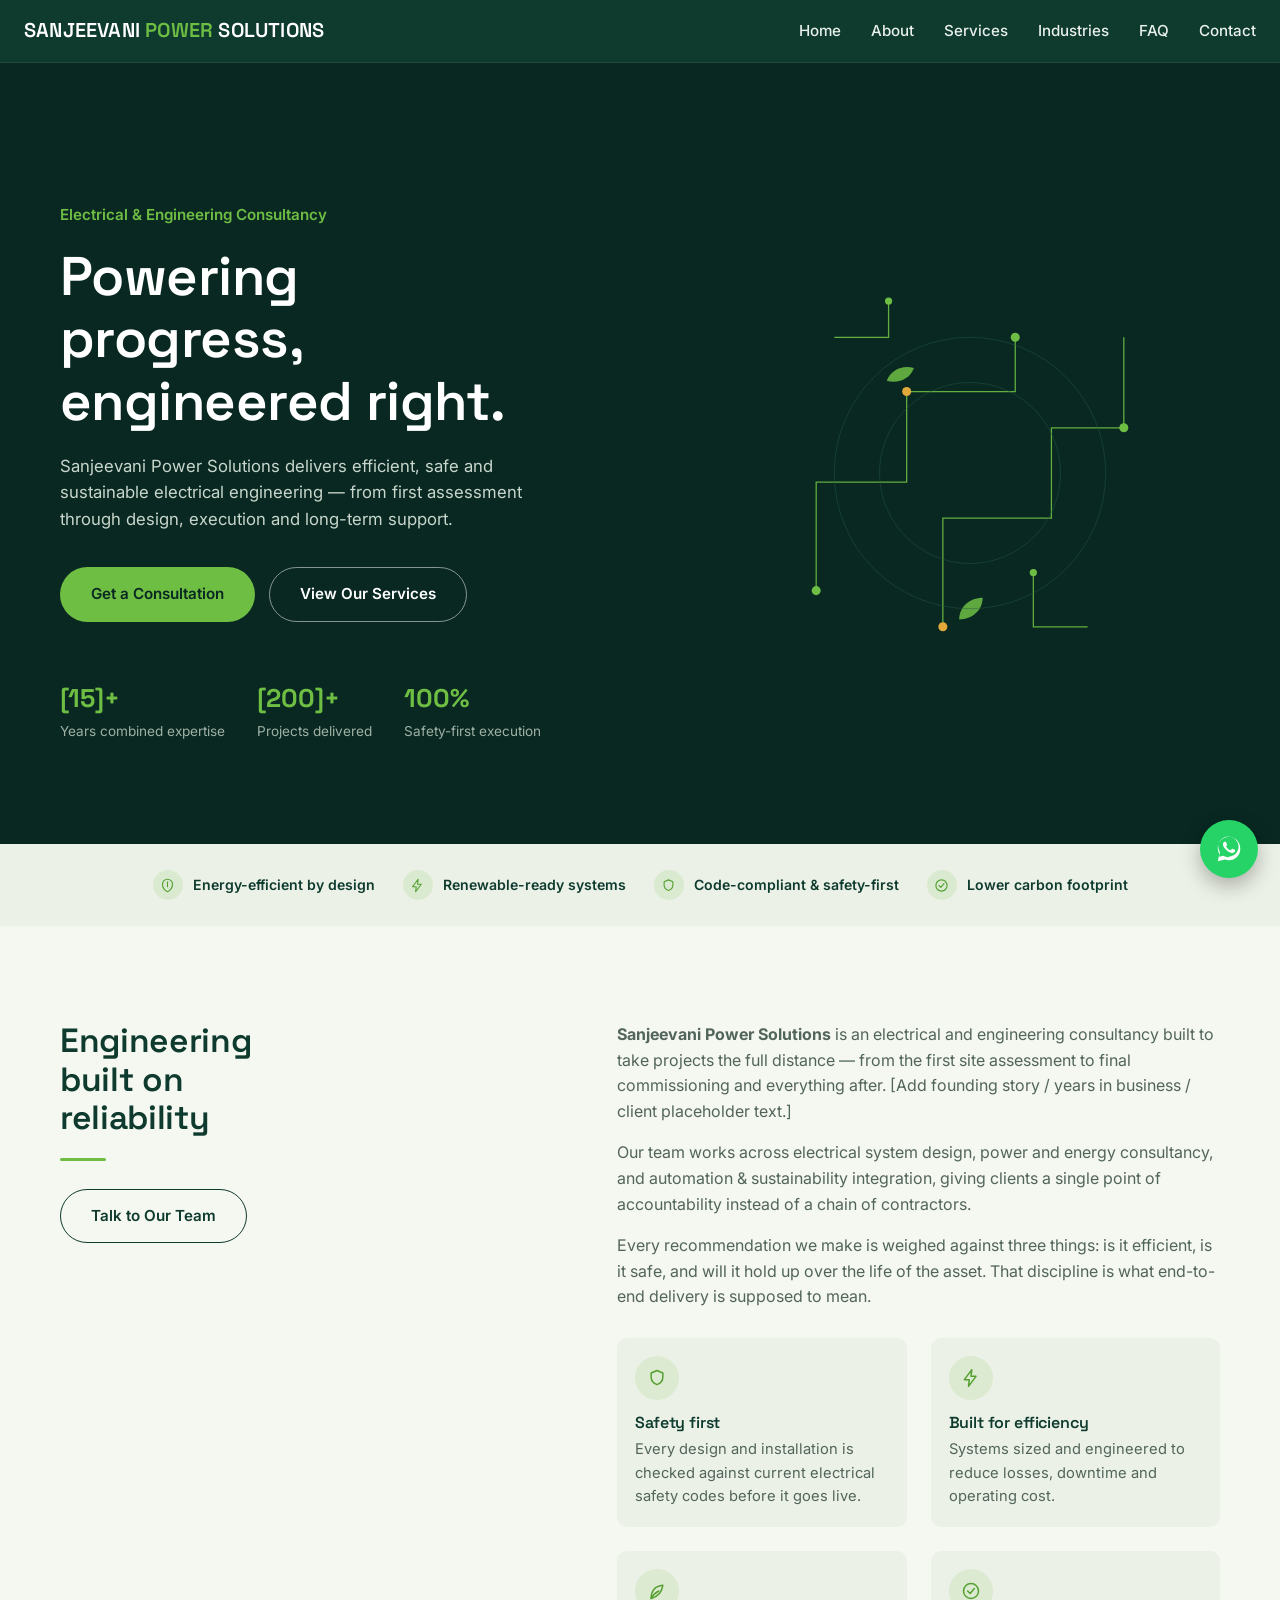
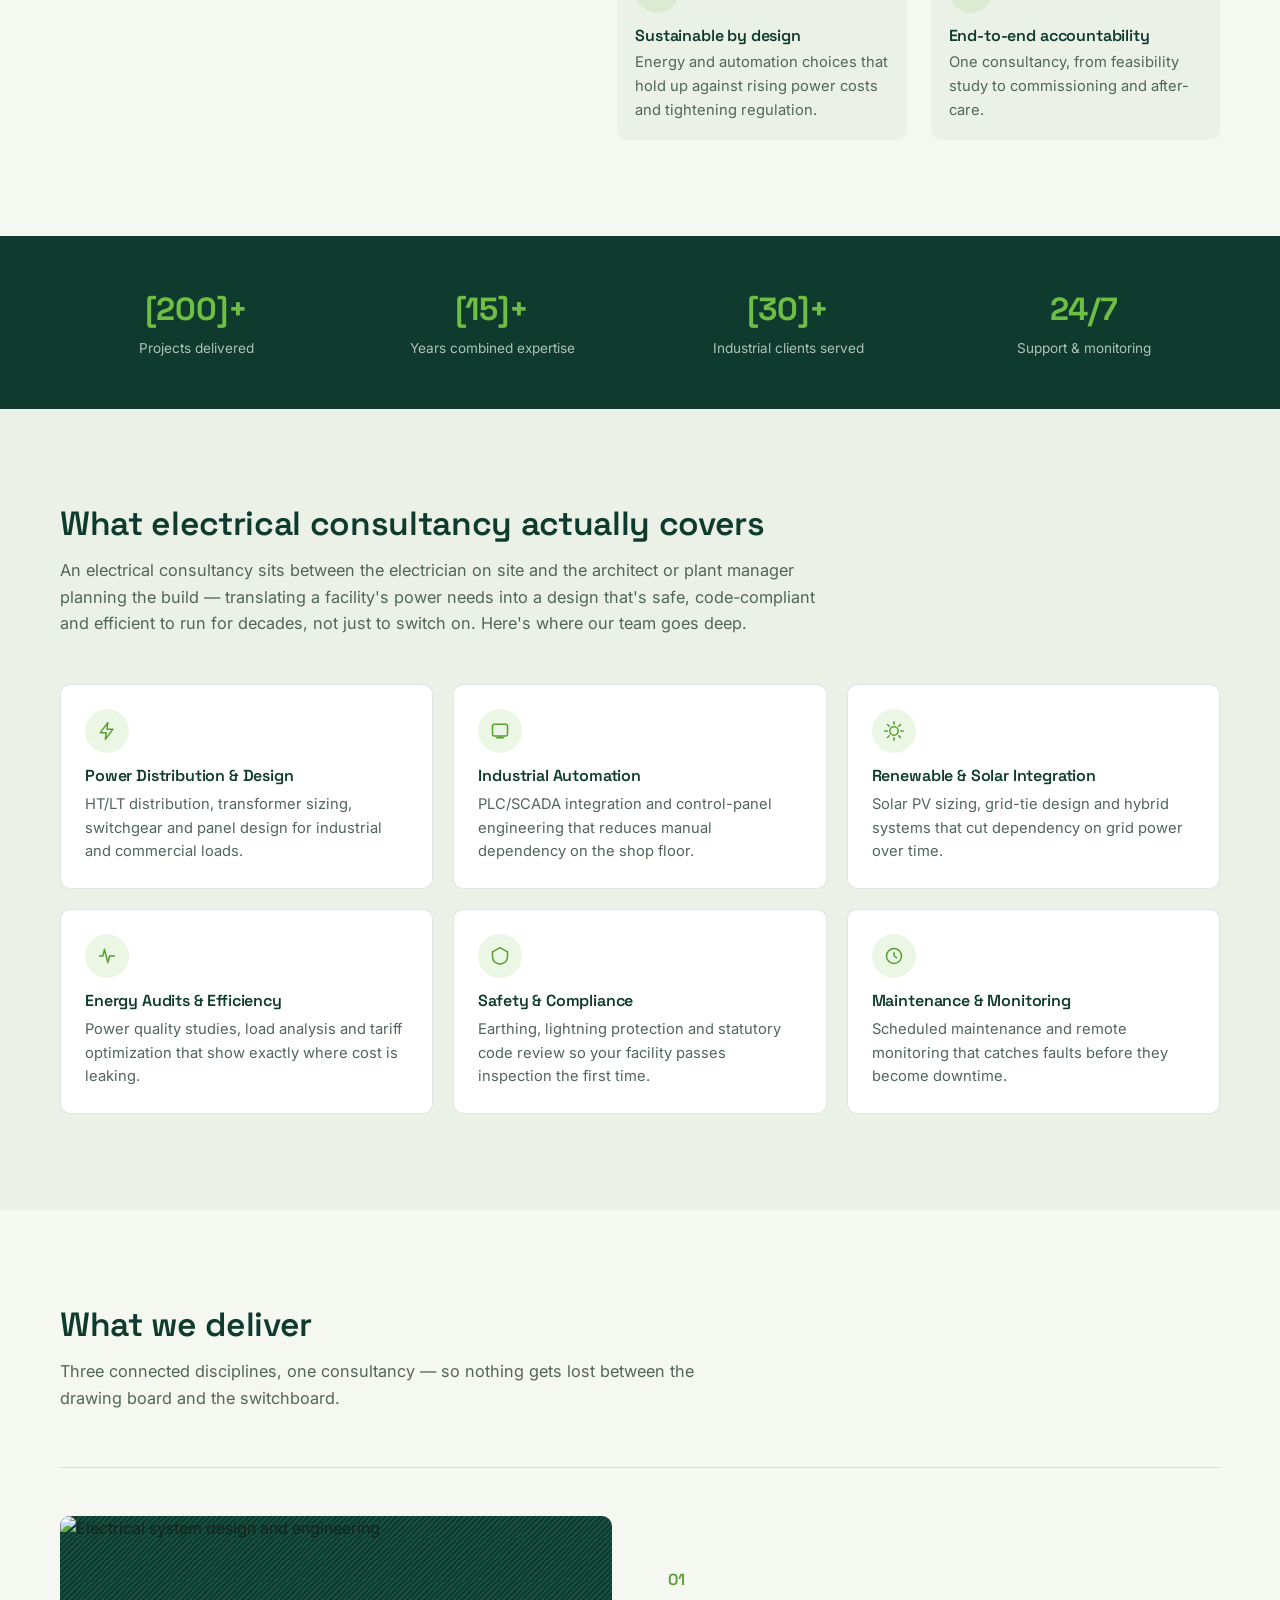
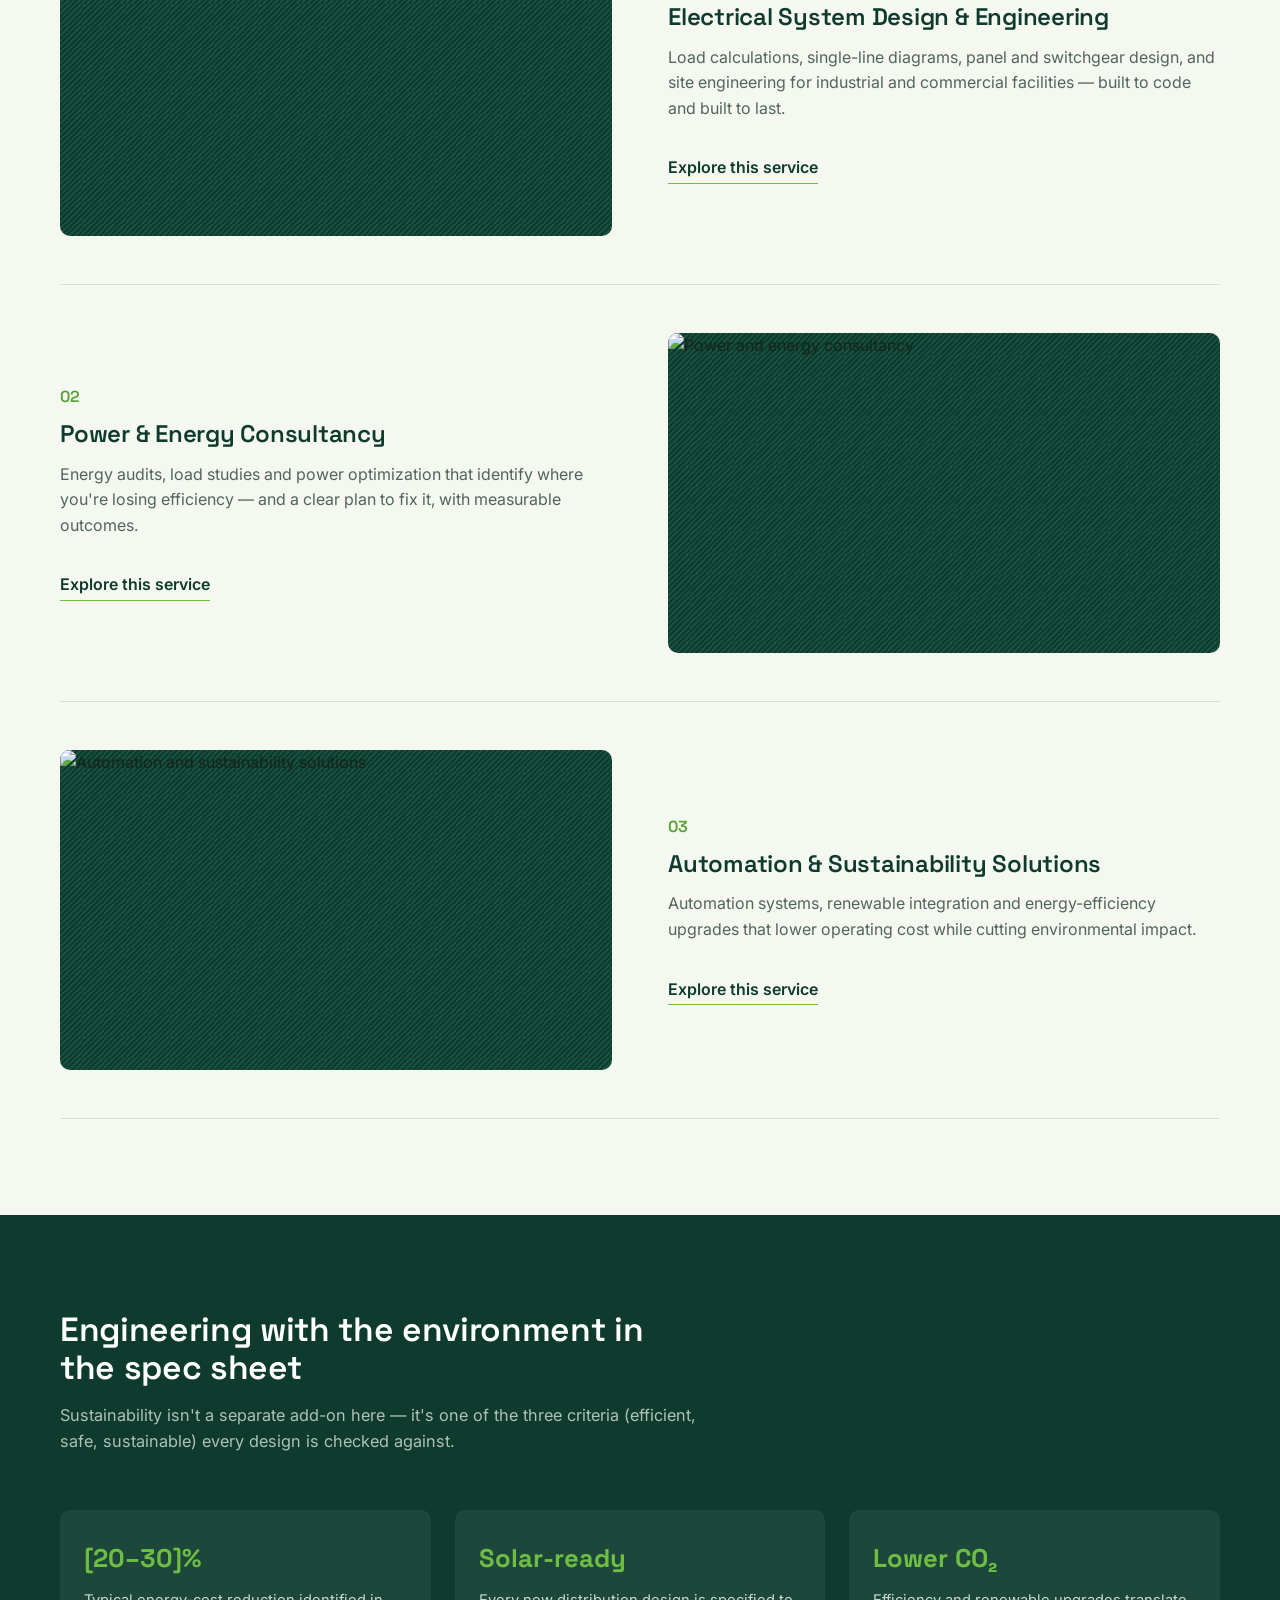
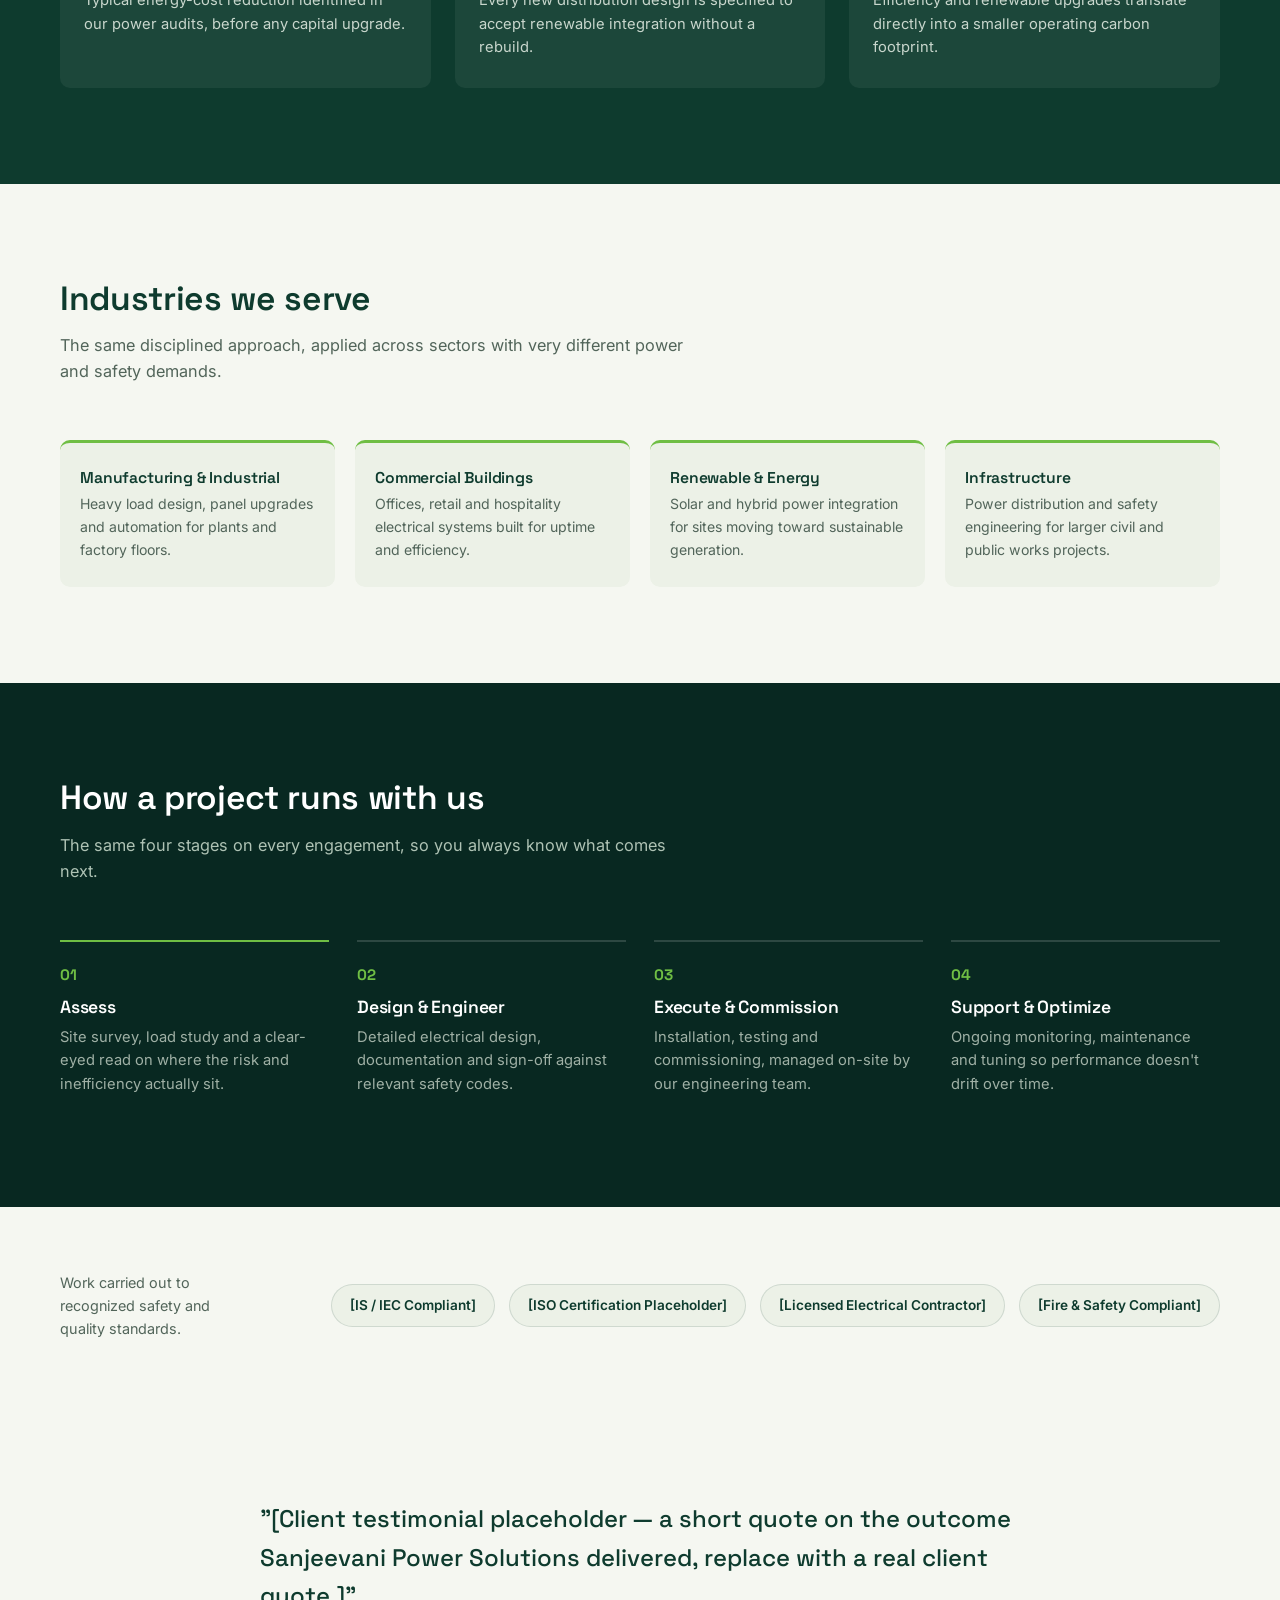
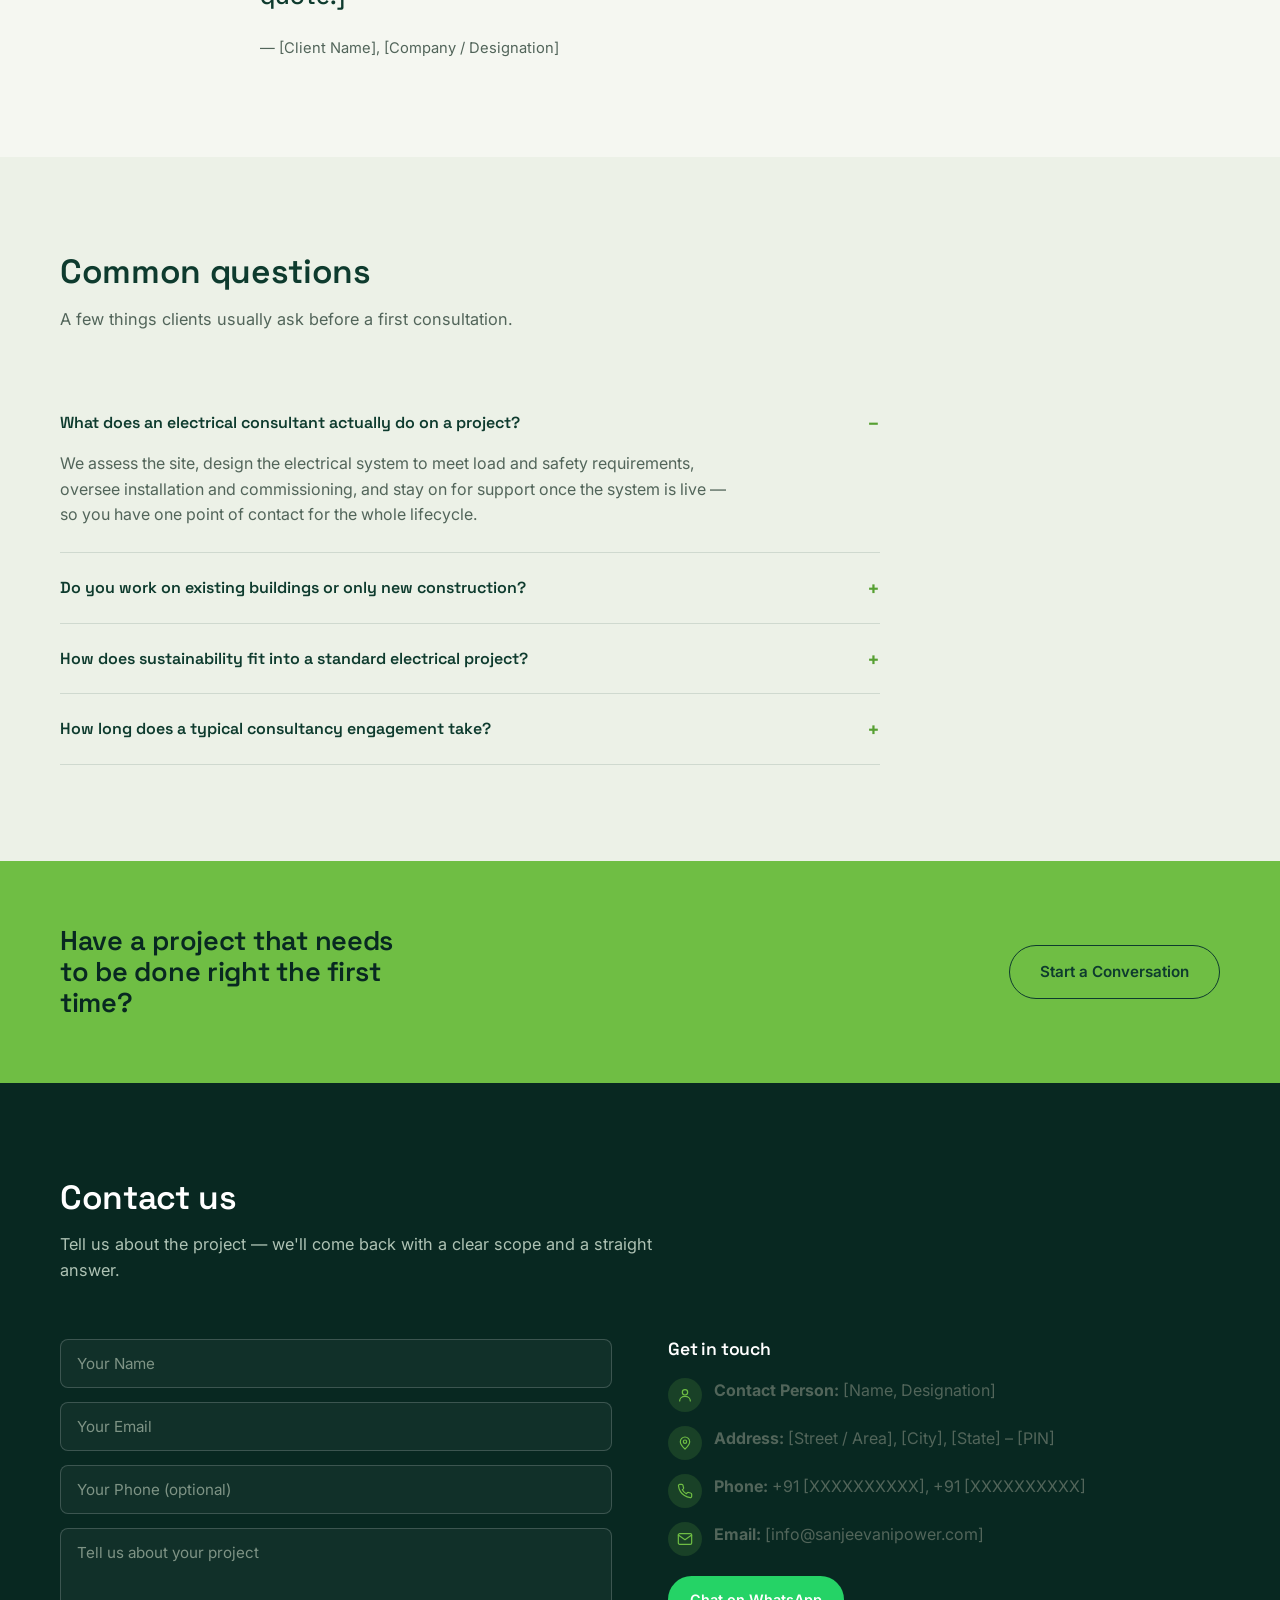
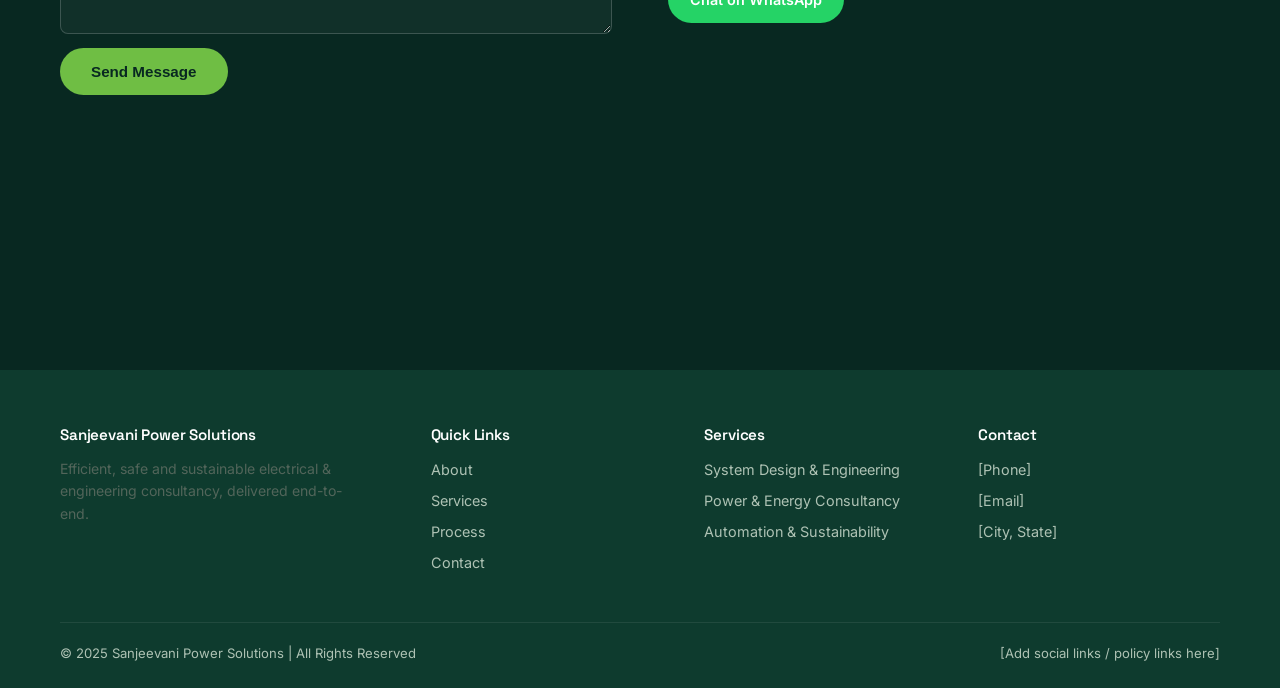
==== index.html @ 28ea9c06 "Uploaded Release01" ====
<!DOCTYPE html>
<html lang="en">
<head>
<meta charset="UTF-8" />
<meta name="viewport" content="width=device-width, initial-scale=1.0" />
<title>Sanjeevani Power Solutions | Electrical &amp; Engineering Consultancy</title>
<meta name="description" content="Sanjeevani Power Solutions delivers efficient, safe and sustainable electrical and engineering consultancy — end-to-end, from assessment to commissioning." />
<link rel="preconnect" href="https://fonts.googleapis.com">
<link rel="preconnect" href="https://fonts.gstatic.com" crossorigin>
<link href="https://fonts.googleapis.com/css2?family=Space+Grotesk:wght@500;600;700&family=Inter:wght@400;500;600&display=swap" rel="stylesheet">
<link rel="stylesheet" href="style.css">
</head>
<body>

<header>
  <div class="logo-container">
    <!-- Replace with client logo -->
    <img src="images/sps1.png" alt="Sanjeevani Power Solutions Logo" class="logo" onerror="this.style.display='none'">
    <h1>SANJEEVANI <span>POWER</span> SOLUTIONS</h1>
  </div>
  <div class="menu-toggle" id="menuToggle">
    <div class="bar"></div><div class="bar"></div><div class="bar"></div>
  </div>
  <nav>
    <ul id="navLinks">
      <li><a href="#home">Home</a></li>
      <li><a href="#about">About</a></li>
      <li><a href="#services">Services</a></li>
      <li><a href="#industries">Industries</a></li>
      <li><a href="#faq">FAQ</a></li>
      <li><a href="#contact">Contact</a></li>
    </ul>
  </nav>
</header>

<!-- ==== Hero ==== -->
<section class="hero" id="home">
  <div class="wrap">
    <div class="hero-copy">
      <span class="hero-tag">Electrical &amp; Engineering Consultancy</span>
      <h2>Powering progress, engineered right.</h2>
      <p>Sanjeevani Power Solutions delivers efficient, safe and sustainable electrical engineering — from first assessment through design, execution and long-term support.</p>
      <div class="hero-actions">
        <a href="#contact" class="btn btn-leaf">Get a Consultation</a>
        <a href="#services" class="btn btn-outline">View Our Services</a>
      </div>
      <div class="hero-stats">
        <div><strong>[15]+</strong><span>Years combined expertise</span></div>
        <div><strong>[200]+</strong><span>Projects delivered</span></div>
        <div><strong>100%</strong><span>Safety-first execution</span></div>
      </div>
    </div>
    <svg class="hero-graphic" viewBox="0 0 420 420" xmlns="http://www.w3.org/2000/svg" aria-hidden="true">
      <g fill="none" stroke="#6FBE44" stroke-width="1.4" opacity="0.9">
        <path d="M40 340 L40 220 L140 220 L140 120 L260 120 L260 60"/>
        <path d="M380 60 L380 160 L300 160 L300 260 L180 260 L180 380"/>
        <path d="M60 60 L120 60 L120 20"/>
        <path d="M340 380 L280 380 L280 320"/>
      </g>
      <g fill="#6FBE44">
        <circle cx="40" cy="340" r="5"/>
        <circle cx="260" cy="60" r="5"/>
        <circle cx="380" cy="160" r="5"/>
        <circle cx="120" cy="20" r="4"/>
        <circle cx="280" cy="320" r="4"/>
      </g>
      <g fill="#E3A83B">
        <circle cx="140" cy="120" r="5"/>
        <circle cx="180" cy="380" r="5"/>
      </g>
      <path d="M198 372 C198 358 210 348 224 348 C224 362 212 372 198 372 Z" fill="#6FBE44" opacity="0.85"/>
      <path d="M118 108 C122 96 136 90 148 94 C144 106 130 112 118 108 Z" fill="#6FBE44" opacity="0.85"/>
      <g fill="none" stroke="#2A5C46" stroke-width="1" opacity="0.5">
        <circle cx="210" cy="210" r="150"/>
        <circle cx="210" cy="210" r="100"/>
      </g>
    </svg>
  </div>
</section>

<!-- ==== Eco trust strip ==== -->
<section class="eco-strip">
  <div class="wrap">
    <div class="eco-item">
      <div class="icon-chip"><svg viewBox="0 0 24 24" fill="none" stroke="currentColor" stroke-linecap="round" stroke-linejoin="round"><path d="M12 22c-4-2-8-6-8-12a8 8 0 0 1 16 0c0 6-4 10-8 12z"/><path d="M12 14V6"/></svg></div>
      Energy-efficient by design
    </div>
    <div class="eco-item">
      <div class="icon-chip"><svg viewBox="0 0 24 24" fill="none" stroke="currentColor" stroke-linecap="round" stroke-linejoin="round"><path d="M13 2 4 14h6l-1 8 9-12h-6l1-8z"/></svg></div>
      Renewable-ready systems
    </div>
    <div class="eco-item">
      <div class="icon-chip"><svg viewBox="0 0 24 24" fill="none" stroke="currentColor" stroke-linecap="round" stroke-linejoin="round"><path d="M12 3l7 3v5c0 4.5-3 7.5-7 9-4-1.5-7-4.5-7-9V6l7-3z"/></svg></div>
      Code-compliant &amp; safety-first
    </div>
    <div class="eco-item">
      <div class="icon-chip"><svg viewBox="0 0 24 24" fill="none" stroke="currentColor" stroke-linecap="round" stroke-linejoin="round"><circle cx="12" cy="12" r="9"/><path d="M8 12l3 3 5-6"/></svg></div>
      Lower carbon footprint
    </div>
  </div>
</section>

<!-- ==== About ==== -->
<section class="about" id="about">
  <div class="wrap">
    <div>
      <h2>Engineering built on reliability</h2>
      <div class="about-rule"></div>
      <a href="#contact" class="btn btn-outline-dark">Talk to Our Team</a>
    </div>
    <div>
      <p><strong>Sanjeevani Power Solutions</strong> is an electrical and engineering consultancy built to take projects the full distance — from the first site assessment to final commissioning and everything after. [Add founding story / years in business / client placeholder text.]</p>
      <p>Our team works across electrical system design, power and energy consultancy, and automation &amp; sustainability integration, giving clients a single point of accountability instead of a chain of contractors.</p>
      <p>Every recommendation we make is weighed against three things: is it efficient, is it safe, and will it hold up over the life of the asset. That discipline is what end-to-end delivery is supposed to mean.</p>
      <div class="about-values">
        <div class="val">
          <div class="icon-chip"><svg viewBox="0 0 24 24" fill="none" stroke="currentColor" stroke-linecap="round" stroke-linejoin="round"><path d="M12 3l7 3v5c0 4.5-3 7.5-7 9-4-1.5-7-4.5-7-9V6l7-3z"/></svg></div>
          <h4>Safety first</h4><p>Every design and installation is checked against current electrical safety codes before it goes live.</p>
        </div>
        <div class="val">
          <div class="icon-chip"><svg viewBox="0 0 24 24" fill="none" stroke="currentColor" stroke-linecap="round" stroke-linejoin="round"><path d="M13 2L4 14h6l-1 8 9-12h-6l1-8z"/></svg></div>
          <h4>Built for efficiency</h4><p>Systems sized and engineered to reduce losses, downtime and operating cost.</p>
        </div>
        <div class="val">
          <div class="icon-chip"><svg viewBox="0 0 24 24" fill="none" stroke="currentColor" stroke-linecap="round" stroke-linejoin="round"><path d="M5 21c0-9 5-15 14-16-1 9-7 14-14 16z"/><path d="M5 21c2-4 5-7 9-9"/></svg></div>
          <h4>Sustainable by design</h4><p>Energy and automation choices that hold up against rising power costs and tightening regulation.</p>
        </div>
        <div class="val">
          <div class="icon-chip"><svg viewBox="0 0 24 24" fill="none" stroke="currentColor" stroke-linecap="round" stroke-linejoin="round"><circle cx="12" cy="12" r="9"/><path d="M8 12l3 3 5-6"/></svg></div>
          <h4>End-to-end accountability</h4><p>One consultancy, from feasibility study to commissioning and after-care.</p>
        </div>
      </div>
    </div>
  </div>
</section>

<!-- ==== Stats strip ==== -->
<section class="stats-strip">
  <div class="wrap">
    <div><strong>[200]+</strong><span>Projects delivered</span></div>
    <div><strong>[15]+</strong><span>Years combined expertise</span></div>
    <div><strong>[30]+</strong><span>Industrial clients served</span></div>
    <div><strong>24/7</strong><span>Support &amp; monitoring</span></div>
  </div>
</section>

<!-- ==== Expertise / educational ==== -->
<section class="expertise" id="expertise">
  <div class="wrap">
    <div class="expertise-intro">
      <h2>What electrical consultancy actually covers</h2>
      <p>An electrical consultancy sits between the electrician on site and the architect or plant manager planning the build — translating a facility's power needs into a design that's safe, code-compliant and efficient to run for decades, not just to switch on. Here's where our team goes deep.</p>
    </div>
    <div class="expertise-grid">
      <div class="expertise-item">
        <div class="icon-chip"><svg viewBox="0 0 24 24" fill="none" stroke="currentColor" stroke-linecap="round" stroke-linejoin="round"><path d="M13 2 4 14h7l-1 8 9-12h-7l1-8z"/></svg></div>
        <h4>Power Distribution &amp; Design</h4>
        <p>HT/LT distribution, transformer sizing, switchgear and panel design for industrial and commercial loads.</p>
      </div>
      <div class="expertise-item">
        <div class="icon-chip"><svg viewBox="0 0 24 24" fill="none" stroke="currentColor" stroke-linecap="round" stroke-linejoin="round"><rect x="3" y="4" width="18" height="14" rx="2"/><path d="M8 20h8M12 18v2"/></svg></div>
        <h4>Industrial Automation</h4>
        <p>PLC/SCADA integration and control-panel engineering that reduces manual dependency on the shop floor.</p>
      </div>
      <div class="expertise-item">
        <div class="icon-chip"><svg viewBox="0 0 24 24" fill="none" stroke="currentColor" stroke-linecap="round" stroke-linejoin="round"><circle cx="12" cy="12" r="5"/><path d="M12 1v3M12 20v3M4.2 4.2l2.1 2.1M17.7 17.7l2.1 2.1M1 12h3M20 12h3M4.2 19.8l2.1-2.1M17.7 6.3l2.1-2.1"/></svg></div>
        <h4>Renewable &amp; Solar Integration</h4>
        <p>Solar PV sizing, grid-tie design and hybrid systems that cut dependency on grid power over time.</p>
      </div>
      <div class="expertise-item">
        <div class="icon-chip"><svg viewBox="0 0 24 24" fill="none" stroke="currentColor" stroke-linecap="round" stroke-linejoin="round"><path d="M3 12h4l2-8 4 16 2-8h6"/></svg></div>
        <h4>Energy Audits &amp; Efficiency</h4>
        <p>Power quality studies, load analysis and tariff optimization that show exactly where cost is leaking.</p>
      </div>
      <div class="expertise-item">
        <div class="icon-chip"><svg viewBox="0 0 24 24" fill="none" stroke="currentColor" stroke-linecap="round" stroke-linejoin="round"><path d="M12 2 3 7v6c0 5 4 8 9 9 5-1 9-4 9-9V7z"/></svg></div>
        <h4>Safety &amp; Compliance</h4>
        <p>Earthing, lightning protection and statutory code review so your facility passes inspection the first time.</p>
      </div>
      <div class="expertise-item">
        <div class="icon-chip"><svg viewBox="0 0 24 24" fill="none" stroke="currentColor" stroke-linecap="round" stroke-linejoin="round"><path d="M12 8v4l3 2"/><circle cx="12" cy="12" r="9"/></svg></div>
        <h4>Maintenance &amp; Monitoring</h4>
        <p>Scheduled maintenance and remote monitoring that catches faults before they become downtime.</p>
      </div>
    </div>
  </div>
</section>

<!-- ==== Services ==== -->
<section class="services" id="services">
  <div class="wrap">
    <div class="section-head">
      <h2>What we deliver</h2>
      <p>Three connected disciplines, one consultancy — so nothing gets lost between the drawing board and the switchboard.</p>
    </div>

    <div class="service-row">
      <div class="service-media">
        <img class="img-ph" src="images/design/cover.jpg" alt="Electrical system design and engineering" onerror="this.classList.add('img-fallback')">
      </div>
      <div class="service-info">
        <span class="num">01</span>
        <h3>Electrical System Design &amp; Engineering</h3>
        <p>Load calculations, single-line diagrams, panel and switchgear design, and site engineering for industrial and commercial facilities — built to code and built to last.</p>
        <a href="service.html?service=design" class="view-btn">Explore this service</a>
      </div>
    </div>

    <div class="service-row reverse">
      <div class="service-media">
        <img class="img-ph" src="images/consultancy/cover.jpg" alt="Power and energy consultancy" onerror="this.classList.add('img-fallback')">
      </div>
      <div class="service-info">
        <span class="num">02</span>
        <h3>Power &amp; Energy Consultancy</h3>
        <p>Energy audits, load studies and power optimization that identify where you're losing efficiency — and a clear plan to fix it, with measurable outcomes.</p>
        <a href="service.html?service=consultancy" class="view-btn">Explore this service</a>
      </div>
    </div>

    <div class="service-row">
      <div class="service-media">
        <img class="img-ph" src="images/sustainability/cover.jpg" alt="Automation and sustainability solutions" onerror="this.classList.add('img-fallback')">
      </div>
      <div class="service-info">
        <span class="num">03</span>
        <h3>Automation &amp; Sustainability Solutions</h3>
        <p>Automation systems, renewable integration and energy-efficiency upgrades that lower operating cost while cutting environmental impact.</p>
        <a href="service.html?service=sustainability" class="view-btn">Explore this service</a>
      </div>
    </div>
  </div>
</section>

<!-- ==== Sustainability impact ==== -->
<section class="impact">
  <div class="wrap">
    <div class="section-head">
      <h2>Engineering with the environment in the spec sheet</h2>
      <p>Sustainability isn't a separate add-on here — it's one of the three criteria (efficient, safe, sustainable) every design is checked against.</p>
    </div>
    <div class="impact-grid">
      <div class="impact-card">
        <strong>[20–30]%</strong>
        <p>Typical energy-cost reduction identified in our power audits, before any capital upgrade.</p>
      </div>
      <div class="impact-card">
        <strong>Solar-ready</strong>
        <p>Every new distribution design is specified to accept renewable integration without a rebuild.</p>
      </div>
      <div class="impact-card">
        <strong>Lower CO₂</strong>
        <p>Efficiency and renewable upgrades translate directly into a smaller operating carbon footprint.</p>
      </div>
    </div>
  </div>
</section>

<!-- ==== Industries ==== -->
<section class="industries" id="industries">
  <div class="wrap">
    <div class="section-head">
      <h2>Industries we serve</h2>
      <p>The same disciplined approach, applied across sectors with very different power and safety demands.</p>
    </div>
    <div class="industries-grid">
      <div class="industry-card">
        <h4>Manufacturing &amp; Industrial</h4>
        <p>Heavy load design, panel upgrades and automation for plants and factory floors.</p>
      </div>
      <div class="industry-card">
        <h4>Commercial Buildings</h4>
        <p>Offices, retail and hospitality electrical systems built for uptime and efficiency.</p>
      </div>
      <div class="industry-card">
        <h4>Renewable &amp; Energy</h4>
        <p>Solar and hybrid power integration for sites moving toward sustainable generation.</p>
      </div>
      <div class="industry-card">
        <h4>Infrastructure</h4>
        <p>Power distribution and safety engineering for larger civil and public works projects.</p>
      </div>
    </div>
  </div>
</section>

<!-- ==== Process ==== -->
<section class="process" id="process">
  <div class="wrap">
    <div class="section-head">
      <h2>How a project runs with us</h2>
      <p>The same four stages on every engagement, so you always know what comes next.</p>
    </div>
    <div class="process-grid">
      <div class="process-step is-active">
        <strong class="step-num">01</strong>
        <h4>Assess</h4>
        <p>Site survey, load study and a clear-eyed read on where the risk and inefficiency actually sit.</p>
      </div>
      <div class="process-step">
        <strong class="step-num">02</strong>
        <h4>Design &amp; Engineer</h4>
        <p>Detailed electrical design, documentation and sign-off against relevant safety codes.</p>
      </div>
      <div class="process-step">
        <strong class="step-num">03</strong>
        <h4>Execute &amp; Commission</h4>
        <p>Installation, testing and commissioning, managed on-site by our engineering team.</p>
      </div>
      <div class="process-step">
        <strong class="step-num">04</strong>
        <h4>Support &amp; Optimize</h4>
        <p>Ongoing monitoring, maintenance and tuning so performance doesn't drift over time.</p>
      </div>
    </div>
  </div>
</section>

<!-- ==== Certifications ==== -->
<section class="certs">
  <div class="wrap">
    <p class="certs-label">Work carried out to recognized safety and quality standards.</p>
    <div class="certs-badges">
      <span class="cert-badge">[IS / IEC Compliant]</span>
      <span class="cert-badge">[ISO Certification Placeholder]</span>
      <span class="cert-badge">[Licensed Electrical Contractor]</span>
      <span class="cert-badge">[Fire &amp; Safety Compliant]</span>
    </div>
  </div>
</section>

<!-- ==== Testimonial ==== -->
<section class="testimonial">
  <div class="wrap">
    <blockquote>"[Client testimonial placeholder — a short quote on the outcome Sanjeevani Power Solutions delivered, replace with a real client quote.]"</blockquote>
    <cite>— [Client Name], [Company / Designation]</cite>
  </div>
</section>

<!-- ==== FAQ ==== -->
<section class="faq" id="faq">
  <div class="wrap">
    <div class="section-head">
      <h2>Common questions</h2>
      <p>A few things clients usually ask before a first consultation.</p>
    </div>
    <div class="faq-list">
      <details class="faq-item" open>
        <summary>What does an electrical consultant actually do on a project?</summary>
        <p>We assess the site, design the electrical system to meet load and safety requirements, oversee installation and commissioning, and stay on for support once the system is live — so you have one point of contact for the whole lifecycle.</p>
      </details>
      <details class="faq-item">
        <summary>Do you work on existing buildings or only new construction?</summary>
        <p>Both. Energy audits, panel upgrades and safety retrofits are common on existing sites; full system design is more typical for new builds or major expansions.</p>
      </details>
      <details class="faq-item">
        <summary>How does sustainability fit into a standard electrical project?</summary>
        <p>Wherever it makes financial sense — solar integration, automation to cut idle load, and efficiency upgrades that pay for themselves through lower energy bills over a defined period.</p>
      </details>
      <details class="faq-item">
        <summary>How long does a typical consultancy engagement take?</summary>
        <p>[Placeholder — replace with a real range, e.g. "A load study and design typically takes 2–4 weeks; installation timelines depend on project scope."]</p>
      </details>
    </div>
  </div>
</section>

<!-- ==== CTA banner ==== -->
<section class="cta-banner">
  <div class="wrap">
    <h2>Have a project that needs to be done right the first time?</h2>
    <a href="#contact" class="btn btn-outline-dark">Start a Conversation</a>
  </div>
</section>

<!-- ==== Contact ==== -->
<section class="contact" id="contact">
  <div class="wrap">
    <div class="section-head">
      <h2>Contact us</h2>
      <p>Tell us about the project — we'll come back with a clear scope and a straight answer.</p>
    </div>
    <div class="contact-grid">
      <form action="https://formspree.io/f/your_form_id" method="POST" class="contact-form">
        <input type="text" name="name" placeholder="Your Name" required />
        <input type="email" name="email" placeholder="Your Email" required />
        <input type="tel" name="phone" placeholder="Your Phone (optional)" />
        <textarea rows="4" name="message" placeholder="Tell us about your project" required></textarea>
        <button type="submit" class="btn btn-leaf">Send Message</button>
      </form>

      <div class="contact-info">
        <h3>Get in touch</h3>

        <div class="info-line">
          <div class="icon-chip sm"><svg viewBox="0 0 24 24" fill="none" stroke="currentColor" stroke-linecap="round" stroke-linejoin="round"><circle cx="12" cy="8" r="4"/><path d="M4 21c0-4 3.5-7 8-7s8 3 8 7"/></svg></div>
          <div class="info-text"><p><strong>Contact Person:</strong> [Name, Designation]</p></div>
        </div>
        <div class="info-line">
          <div class="icon-chip sm"><svg viewBox="0 0 24 24" fill="none" stroke="currentColor" stroke-linecap="round" stroke-linejoin="round"><path d="M12 21s7-6.5 7-11a7 7 0 0 0-14 0c0 4.5 7 11 7 11z"/><circle cx="12" cy="10" r="2.5"/></svg></div>
          <div class="info-text"><p><strong>Address:</strong> [Street / Area], [City], [State] – [PIN]</p></div>
        </div>
        <div class="info-line">
          <div class="icon-chip sm"><svg viewBox="0 0 24 24" fill="none" stroke="currentColor" stroke-linecap="round" stroke-linejoin="round"><path d="M22 16.9v3a2 2 0 0 1-2.2 2 19.8 19.8 0 0 1-8.6-3 19.5 19.5 0 0 1-6-6 19.8 19.8 0 0 1-3-8.7A2 2 0 0 1 4.1 2h3a2 2 0 0 1 2 1.7c.1 1 .3 2 .7 3a2 2 0 0 1-.4 2.1L8 10.1a16 16 0 0 0 6 6l1.3-1.4a2 2 0 0 1 2.1-.4c1 .4 2 .6 3 .7a2 2 0 0 1 1.6 2z"/></svg></div>
          <div class="info-text"><p><strong>Phone:</strong> +91 [XXXXXXXXXX], +91 [XXXXXXXXXX]</p></div>
        </div>
        <div class="info-line">
          <div class="icon-chip sm"><svg viewBox="0 0 24 24" fill="none" stroke="currentColor" stroke-linecap="round" stroke-linejoin="round"><rect x="2" y="4" width="20" height="16" rx="2"/><path d="M2 6l10 7 10-7"/></svg></div>
          <div class="info-text"><p><strong>Email:</strong> [info@sanjeevanipower.com]</p></div>
        </div>

        <a class="whatsapp-link" href="https://wa.me/91XXXXXXXXXX" target="_blank" rel="noopener">Chat on WhatsApp</a>

        <!-- Replace src with the client's actual Google Maps embed link -->
        <iframe src="https://www.google.com/maps?q=India&output=embed" loading="lazy" referrerpolicy="no-referrer-when-downgrade" allowfullscreen></iframe>
      </div>
    </div>
  </div>
</section>

<!-- ==== Footer ==== -->
<footer class="site-footer">
  <div class="wrap footer-grid">
    <div>
      <h4>Sanjeevani Power Solutions</h4>
      <p style="font-size:0.88rem;max-width:34ch;">Efficient, safe and sustainable electrical &amp; engineering consultancy, delivered end-to-end.</p>
    </div>
    <div>
      <h4>Quick Links</h4>
      <ul>
        <li><a href="#about">About</a></li>
        <li><a href="#services">Services</a></li>
        <li><a href="#process">Process</a></li>
        <li><a href="#contact">Contact</a></li>
      </ul>
    </div>
    <div>
      <h4>Services</h4>
      <ul>
        <li><a href="service.html?service=design">System Design &amp; Engineering</a></li>
        <li><a href="service.html?service=consultancy">Power &amp; Energy Consultancy</a></li>
        <li><a href="service.html?service=sustainability">Automation &amp; Sustainability</a></li>
      </ul>
    </div>
    <div>
      <h4>Contact</h4>
      <ul>
        <li>[Phone]</li>
        <li>[Email]</li>
        <li>[City, State]</li>
      </ul>
    </div>
  </div>
  <div class="footer-bottom">
    <span>© 2025 Sanjeevani Power Solutions | All Rights Reserved</span>
    <span>[Add social links / policy links here]</span>
  </div>
</footer>

<script>
  // Mobile menu toggle
  var menuToggle = document.getElementById('menuToggle');
  var navLinks = document.getElementById('navLinks');
  menuToggle.addEventListener('click', function () {
    navLinks.classList.toggle('active');
  });
  document.querySelectorAll('#navLinks a').forEach(function (link) {
    link.addEventListener('click', function () { navLinks.classList.remove('active'); });
  });
</script>
<!-- Sticky WhatsApp button — visible on every page scroll position -->
<a class="whatsapp-float" href="https://wa.me/91XXXXXXXXXX" target="_blank" rel="noopener" aria-label="Chat with us on WhatsApp">
  <svg viewBox="0 0 32 32" fill="currentColor" aria-hidden="true"><path d="M16.02 3C9.4 3 4 8.4 4 15.02c0 2.23.6 4.36 1.75 6.23L4 29l7.94-1.68a12.9 12.9 0 0 0 4.08.66h.01c6.62 0 12.02-5.4 12.02-12.02C28.05 8.4 22.65 3 16.02 3zm0 21.9h-.01a10.8 10.8 0 0 1-5.5-1.5l-.39-.23-4.7.99 1-4.58-.26-.4a10.8 10.8 0 0 1-1.65-5.76c0-5.97 4.86-10.83 10.84-10.83 2.9 0 5.62 1.13 7.67 3.18a10.77 10.77 0 0 1 3.17 7.66c0 5.97-4.86 10.83-10.84 10.83zm5.94-8.11c-.32-.16-1.9-.94-2.2-1.05-.3-.11-.51-.16-.73.16-.21.32-.83 1.05-1.02 1.26-.19.21-.38.24-.7.08-.32-.16-1.34-.5-2.56-1.6-.95-.85-1.58-1.9-1.77-2.22-.19-.32-.02-.5.14-.66.14-.14.32-.38.48-.56.16-.19.21-.32.32-.53.11-.21.05-.4-.03-.56-.08-.16-.73-1.76-1-2.41-.26-.63-.53-.54-.73-.55h-.62c-.21 0-.56.08-.85.4-.29.32-1.11 1.09-1.11 2.65s1.14 3.08 1.3 3.29c.16.21 2.24 3.42 5.43 4.8.76.33 1.35.53 1.81.67.76.24 1.45.21 2 .13.61-.09 1.9-.78 2.17-1.53.27-.75.27-1.4.19-1.53-.08-.13-.29-.21-.61-.37z"/></svg>
</a>

</body>
</html>
---- style.css ----
/* =========================================================
   Sanjeevani Power Solutions — shared stylesheet
   Eco-forward, modern electrical/engineering consultancy
   Palette:  forest #0E3B2E / forest-deep #082821 / leaf #6FBE44
             leaf-dark #56A032 / gold #E3A83B / paper #F5F7F1
             ink #16241C / slate #52655A
   Type:     Headings — Space Grotesk | Body — Inter
   ========================================================= */

:root {
  --forest: #0E3B2E;
  --forest-deep: #082821;
  --leaf: #6FBE44;
  --leaf-dark: #56A032;
  --gold: #E3A83B;
  --whatsapp: #25D366;
  --paper: #F5F7F1;
  --paper-alt: #ECF1E7;
  --ink: #16241C;
  --slate: #52655A;
  --line: rgba(14, 59, 46, 0.13);
  --radius: 10px;
  --max: 1160px;
}

* { box-sizing: border-box; }
html { scroll-behavior: smooth; }

body {
  margin: 0;
  font-family: "Inter", -apple-system, BlinkMacSystemFont, "Segoe UI", sans-serif;
  color: var(--ink);
  background: var(--paper);
  line-height: 1.6;
  -webkit-font-smoothing: antialiased;
  overflow-x: hidden;
}

h1, h2, h3, h4 {
  font-family: "Space Grotesk", "Inter", sans-serif;
  margin: 0; line-height: 1.15; font-weight: 600; letter-spacing: -0.01em;
}
p { margin: 0 0 1em; color: var(--slate); }
a { color: inherit; text-decoration: none; }
img, video { max-width: 100%; display: block; }
svg { display: block; max-width: 100%; }

/* Every icon renders inside one of these two fixed-size wrappers.
   No bare <svg> is ever placed directly in flowing text/content. */
.icon-chip {
  width: 44px; height: 44px; flex-shrink: 0;
  border-radius: 50%;
  display: flex; align-items: center; justify-content: center;
  background: rgba(111, 190, 68, 0.14);
  color: var(--leaf-dark);
  margin-bottom: 14px;
}
.icon-chip svg { width: 20px; height: 20px; stroke-width: 1.8; }
.icon-chip.sm { width: 34px; height: 34px; margin-bottom: 0; }
.icon-chip.sm svg { width: 16px; height: 16px; }

.info-line { display: flex; align-items: flex-start; gap: 12px; margin-bottom: 14px; }
.info-line .icon-chip { background: rgba(111, 190, 68, 0.16); color: var(--leaf); }
.info-line .info-text { min-width: 0; }
.info-line .info-text p { margin: 0; }

.img-ph, img.img-ph, img.img-fallback {
  background: repeating-linear-gradient(135deg, #0E3B2E 0 2px, #17513F 2px 4px);
  background-size: 22px 22px; min-height: 180px; width: 100%; object-fit: cover; border-radius: var(--radius);
}

section { padding: 96px 24px; }
.wrap { max-width: var(--max); margin: 0 auto; }

.btn {
  display: inline-block; padding: 14px 30px; border-radius: 999px; font-weight: 600; font-size: 0.95rem;
  border: 1.5px solid transparent; cursor: pointer;
  transition: background 0.15s ease, color 0.15s ease, border-color 0.15s ease, transform 0.15s ease;
}
.btn:active { transform: scale(0.98); }
.btn-leaf { background: var(--leaf); color: var(--forest-deep); }
.btn-leaf:hover { background: var(--leaf-dark); }
.btn-outline { border-color: rgba(255,255,255,0.5); color: #fff; }
.btn-outline:hover { background: rgba(255,255,255,0.1); }
.btn-outline-dark { border-color: var(--forest); color: var(--forest); }
.btn-outline-dark:hover { background: var(--forest); color: #fff; }

/* ---------- Header ---------- */
header {
  position: sticky; top: 0; z-index: 50;
  display: flex; align-items: center; justify-content: space-between;
  padding: 18px 24px; gap: 14px; background: var(--forest); border-bottom: 1px solid rgba(255,255,255,0.08);
}
.logo-container { display: flex; align-items: center; gap: 12px; min-width: 0; flex: 1 1 auto; }
.logo {
  width: 56px; height: 56px; max-width: 56px; max-height: 56px;
  object-fit: cover; border-radius: 50%; flex-shrink: 0;
  border: 2px solid var(--leaf); background: #fff;
}
.logo-container h1 {
  font-size: 1.25rem; color: #fff; letter-spacing: 0.01em;
  white-space: nowrap; overflow: hidden; text-overflow: ellipsis; min-width: 0;
}
.logo-container h1 span { color: var(--leaf); }

nav ul { list-style: none; display: flex; gap: 30px; margin: 0; padding: 0; }
nav a { color: #E9EFEA; font-size: 0.95rem; font-weight: 500; }
nav a:hover { color: var(--leaf); }

.menu-toggle { display: none; flex-direction: column; gap: 5px; cursor: pointer; padding: 6px; flex-shrink: 0; }
.menu-toggle .bar { width: 24px; height: 2px; background: #fff; }

@media (max-width: 900px) {
  .menu-toggle { display: flex; }
  nav ul {
    position: fixed; top: 65px; right: 0; left: 0; flex-direction: column; gap: 0;
    background: var(--forest); max-height: 0; overflow: hidden; transition: max-height 0.25s ease;
  }
  nav ul.active { max-height: 340px; }
  nav ul li { border-top: 1px solid rgba(255,255,255,0.08); }
  nav ul li a { display: block; padding: 16px 24px; }
}
@media (max-width: 560px) {
  header { padding: 14px 18px; }
  .logo { width: 46px; height: 46px; max-width: 46px; max-height: 46px; }
  .logo-container h1 { font-size: 1.05rem; }
}
@media (max-width: 400px) {
  header { padding: 12px 14px; gap: 10px; }
  .logo { width: 40px; height: 40px; max-width: 40px; max-height: 40px; }
  .logo-container h1 { font-size: 0.88rem; letter-spacing: 0; }
  .menu-toggle { padding: 4px; }
}

/* ---------- Hero ---------- */
.hero { background: var(--forest-deep); color: #fff; padding: clamp(80px, 14vw, 140px) 24px clamp(60px, 10vw, 100px); position: relative; overflow: hidden; }
.hero .wrap { display: grid; grid-template-columns: 1.1fr 0.9fr; gap: 48px; align-items: center; }
.hero-tag { color: var(--leaf); font-weight: 600; font-size: 0.95rem; margin-bottom: 18px; display: block; }
.hero h2 { font-size: clamp(2rem, 4.5vw, 3.4rem); color: #fff; max-width: 13ch; }
.hero p { color: #C8D6CC; max-width: 46ch; font-size: 1.05rem; margin-top: 20px; }
.hero-actions { display: flex; gap: 14px; margin-top: 34px; flex-wrap: wrap; }
.hero-stats { display: flex; gap: 32px; margin-top: 56px; flex-wrap: wrap; }
.hero-stats div strong { display: block; font-size: 1.6rem; color: var(--leaf); font-family: "Space Grotesk"; }
.hero-stats div span { font-size: 0.85rem; color: #9FB0A5; }
.hero-graphic { width: 100%; height: auto; max-width: 380px; justify-self: center; }

@media (max-width: 860px) {
  .hero .wrap { grid-template-columns: 1fr; text-align: left; }
  .hero-graphic { max-width: 240px; margin-top: 8px; opacity: 0.9; }
}
@media (max-width: 520px) {
  .hero-stats { gap: 22px; }
  .hero-actions .btn { width: 100%; text-align: center; }
}

/* ---------- Eco trust strip ---------- */
.eco-strip { background: var(--paper-alt); padding: 26px 24px; }
.eco-strip .wrap { display: flex; flex-wrap: wrap; justify-content: center; gap: 28px; }
.eco-strip .eco-item { display: flex; align-items: center; gap: 10px; font-size: 0.88rem; font-weight: 600; color: var(--forest); }
.eco-strip .icon-chip { width: 30px; height: 30px; margin-bottom: 0; }
.eco-strip .icon-chip svg { width: 15px; height: 15px; }

/* ---------- About ---------- */
.about { background: var(--paper); }
.about .wrap { display: grid; grid-template-columns: 0.9fr 1.1fr; gap: 64px; align-items: start; }
.about h2 { font-size: clamp(1.7rem, 3vw, 2.1rem); color: var(--forest); max-width: 11ch; }
.about-rule { width: 46px; height: 3px; background: var(--leaf); margin: 20px 0 28px; border-radius: 3px; }
.about-values { display: grid; grid-template-columns: 1fr 1fr; gap: 24px; margin-top: 28px; }
.about-values .val { padding: 18px; background: var(--paper-alt); border-radius: var(--radius); }
.about-values .val h4 { font-size: 1rem; color: var(--forest); margin-bottom: 6px; }
.about-values .val p { font-size: 0.92rem; margin: 0; }
@media (max-width: 860px) { .about .wrap { grid-template-columns: 1fr; } }
@media (max-width: 480px) { .about-values { grid-template-columns: 1fr; } }

/* ---------- Stats strip ---------- */
.stats-strip { background: var(--forest); padding: 48px 24px; }
.stats-strip .wrap { display: grid; grid-template-columns: repeat(4, 1fr); gap: 24px; text-align: center; }
.stats-strip strong { display: block; font-size: clamp(1.5rem, 3vw, 2rem); color: var(--leaf); font-family: "Space Grotesk"; }
.stats-strip span { color: #AEC2B4; font-size: 0.85rem; }
@media (max-width: 700px) { .stats-strip .wrap { grid-template-columns: 1fr 1fr; row-gap: 32px; } }

/* ---------- Section head (shared) ---------- */
.section-head { max-width: 640px; margin-bottom: 56px; }
.section-head h2 { font-size: clamp(1.7rem, 3vw, 2.1rem); color: var(--forest); }
.section-head p { margin-top: 14px; font-size: 1.02rem; }

/* ---------- Expertise (educational) ---------- */
.expertise { background: var(--paper-alt); }
.expertise-intro { max-width: 780px; margin-bottom: 48px; }
.expertise-intro h2 { font-size: clamp(1.7rem, 3vw, 2.1rem); color: var(--forest); }
.expertise-intro p { margin-top: 14px; font-size: 1.02rem; }
.expertise-grid { display: grid; grid-template-columns: repeat(3, 1fr); gap: 20px; }
.expertise-item { background: #fff; border: 1px solid var(--line); border-radius: var(--radius); padding: 24px; }
.expertise-item h4 { color: var(--forest); font-size: 1rem; margin-bottom: 8px; }
.expertise-item p { font-size: 0.92rem; margin: 0; }
@media (max-width: 900px) { .expertise-grid { grid-template-columns: 1fr 1fr; } }
@media (max-width: 560px) { .expertise-grid { grid-template-columns: 1fr; } }

/* ---------- Services ---------- */
.services { background: var(--paper); }
.service-row {
  display: grid; grid-template-columns: 1fr 1fr; gap: 56px; align-items: center;
  padding: 48px 0; border-top: 1px solid var(--line);
}
.service-row:last-child { border-bottom: 1px solid var(--line); }
.service-row.reverse .service-media { order: 2; }
.service-media img { border-radius: var(--radius); height: 320px; }
.service-info span.num { color: var(--leaf-dark); font-weight: 600; font-family: "Space Grotesk"; }
.service-info h3 { font-size: clamp(1.25rem, 2.4vw, 1.5rem); color: var(--forest); margin-top: 10px; }
.service-info p { margin-top: 14px; }
.view-btn { margin-top: 18px; display: inline-block; font-weight: 600; color: var(--forest); border-bottom: 1.5px solid var(--leaf); padding-bottom: 2px; }
.view-btn:hover { color: var(--leaf-dark); }
@media (max-width: 860px) {
  .service-row, .service-row.reverse { grid-template-columns: 1fr; gap: 28px; }
  .service-row.reverse .service-media { order: 0; }
  .service-media img { height: 240px; }
}

/* ---------- Sustainability impact ---------- */
.impact { background: var(--forest); color: #fff; }
.impact .section-head h2 { color: #fff; }
.impact .section-head p { color: #AEC2B4; }
.impact-grid { display: grid; grid-template-columns: repeat(3, 1fr); gap: 24px; }
.impact-card { background: rgba(255,255,255,0.06); border-radius: var(--radius); padding: 28px 24px; }
.impact-card strong { display: block; font-family: "Space Grotesk"; font-size: 1.6rem; color: var(--leaf); margin-bottom: 10px; }
.impact-card p { color: #C8D6CC; margin: 0; font-size: 0.92rem; }
@media (max-width: 860px) { .impact-grid { grid-template-columns: 1fr; } }

/* ---------- Industries ---------- */
.industries { background: var(--paper); }
.industries-grid { display: grid; grid-template-columns: repeat(4, 1fr); gap: 20px; }
.industry-card { padding: 26px 20px; border-radius: var(--radius); background: var(--paper-alt); border-top: 3px solid var(--leaf); }
.industry-card h4 { font-size: 0.98rem; color: var(--forest); margin-bottom: 6px; }
.industry-card p { font-size: 0.88rem; margin: 0; }
@media (max-width: 900px) { .industries-grid { grid-template-columns: 1fr 1fr; } }
@media (max-width: 480px) { .industries-grid { grid-template-columns: 1fr; } }

/* ---------- Process ---------- */
.process { background: var(--forest-deep); color: #fff; }
.process .section-head h2 { color: #fff; }
.process .section-head p { color: #AEC2B4; }
.process-grid { display: grid; grid-template-columns: repeat(4, 1fr); gap: 28px; }
.process-step { position: relative; padding-top: 20px; border-top: 2px solid rgba(255,255,255,0.15); }
.process-step.is-active { border-top-color: var(--leaf); }
.process-step strong.step-num { font-family: "Space Grotesk"; color: var(--leaf); font-size: 0.95rem; }
.process-step h4 { margin-top: 10px; font-size: 1.1rem; color: #fff; }
.process-step p { margin-top: 8px; color: #9FB0A5; font-size: 0.92rem; }
@media (max-width: 860px) { .process-grid { grid-template-columns: 1fr 1fr; row-gap: 36px; } }
@media (max-width: 520px) { .process-grid { grid-template-columns: 1fr; } }

/* ---------- Certifications strip ---------- */
.certs { background: var(--paper); padding-top: 64px; padding-bottom: 64px; }
.certs .wrap { display: flex; flex-wrap: wrap; gap: 16px; justify-content: space-between; align-items: center; }
.certs .certs-label { font-size: 0.9rem; color: var(--slate); max-width: 22ch; margin: 0; }
.certs-badges { display: flex; flex-wrap: wrap; gap: 14px; }
.cert-badge { padding: 10px 18px; border: 1px solid var(--line); border-radius: 999px; font-size: 0.85rem; color: var(--forest); font-weight: 600; background: var(--paper-alt); }

/* ---------- Testimonial ---------- */
.testimonial { background: var(--paper); }
.testimonial .wrap { max-width: 760px; text-align: left; }
.testimonial blockquote { font-family: "Space Grotesk"; font-size: clamp(1.2rem, 2.4vw, 1.5rem); color: var(--forest); margin: 0 0 20px; font-weight: 500; }
.testimonial cite { font-style: normal; color: var(--slate); font-size: 0.92rem; }

/* ---------- FAQ (native details/summary — no JS) ---------- */
.faq { background: var(--paper-alt); }
.faq-list { max-width: 820px; }
.faq-item { border-bottom: 1px solid var(--line); padding: 6px 0; }
.faq-item summary { cursor: pointer; list-style: none; font-family: "Space Grotesk"; font-weight: 600; color: var(--forest); padding: 16px 28px 16px 0; position: relative; font-size: 1rem; }
.faq-item summary::-webkit-details-marker { display: none; }
.faq-item summary::after { content: "+"; position: absolute; right: 0; top: 14px; font-size: 1.3rem; color: var(--leaf-dark); }
.faq-item[open] summary::after { content: "\2212"; }
.faq-item p { padding-bottom: 18px; margin: 0; max-width: 68ch; }

/* ---------- CTA banner ---------- */
.cta-banner { background: var(--leaf); padding: 64px 24px; text-align: left; }
.cta-banner .wrap { display: flex; justify-content: space-between; align-items: center; gap: 24px; flex-wrap: wrap; }
.cta-banner h2 { color: var(--forest-deep); font-size: clamp(1.3rem, 2.6vw, 1.7rem); max-width: 20ch; }

/* ---------- Contact ---------- */
.contact { background: var(--forest-deep); color: #fff; }
.contact .section-head h2 { color: #fff; }
.contact .section-head p { color: #AEC2B4; }
.contact-grid { display: grid; grid-template-columns: 1fr 1fr; gap: 56px; }
.contact-form { display: flex; flex-direction: column; gap: 14px; }
.contact-form input, .contact-form textarea {
  padding: 14px 16px; border: 1px solid rgba(255,255,255,0.18); background: rgba(255,255,255,0.04);
  color: #fff; border-radius: 8px; font-family: inherit; font-size: 0.95rem;
}
.contact-form input::placeholder, .contact-form textarea::placeholder { color: #7E9385; }
.contact-form button { align-self: flex-start; }
.contact-info h3 { color: #fff; font-size: 1.1rem; margin-bottom: 18px; }
.contact-info .whatsapp-link { display: inline-block; margin: 6px 0 18px; padding: 12px 22px; background: var(--whatsapp); color: #fff; border-radius: 999px; font-weight: 600; font-size: 0.9rem; }
.contact-info iframe { width: 100%; height: 220px; border: 0; margin-top: 6px; border-radius: var(--radius); }
@media (max-width: 860px) { .contact-grid { grid-template-columns: 1fr; gap: 36px; } }

/* ---------- Footer ---------- */
footer.site-footer { background: var(--forest); color: #AEC2B4; padding: 56px 24px 24px; }
.footer-grid { display: grid; grid-template-columns: 1.4fr 1fr 1fr 1fr; gap: 32px; }
.footer-grid h4 { color: #fff; font-size: 0.95rem; margin-bottom: 14px; }
.footer-grid ul { list-style: none; margin: 0; padding: 0; }
.footer-grid li { margin-bottom: 8px; font-size: 0.9rem; }
.footer-grid li a:hover { color: var(--leaf); }
.footer-bottom {
  max-width: var(--max); margin: 40px auto 0; padding-top: 20px; border-top: 1px solid rgba(255,255,255,0.08);
  font-size: 0.82rem; display: flex; justify-content: space-between; flex-wrap: wrap; gap: 8px;
}
@media (max-width: 700px) { .footer-grid { grid-template-columns: 1fr 1fr; } }
@media (max-width: 460px) { .footer-grid { grid-template-columns: 1fr; } }

@media (max-width: 700px) { section { padding: 64px 20px; } .section-head, .expertise-intro { margin-bottom: 36px; } }
@media (max-width: 480px) { section { padding: 52px 16px; } }

/* ---------- Service detail page ---------- */
.pd-hero { background: var(--forest-deep); color: #fff; padding: clamp(90px, 14vw, 120px) 24px 64px; }
.pd-hero .wrap { max-width: 820px; }
.pd-hero span.tag { color: var(--leaf); font-weight: 600; }
.pd-hero h2 { font-size: clamp(1.8rem, 4vw, 2.4rem); margin-top: 12px; color: #fff; }
.pd-hero p { color: #C8D6CC; margin-top: 16px; font-size: 1.05rem; }
.pd-body { background: var(--paper); }
.pd-body .wrap { display: grid; grid-template-columns: 1fr 1fr; gap: 64px; }
.pd-body h3 { color: var(--forest); font-size: 1.2rem; margin-bottom: 18px; }
.pd-body ul { list-style: none; margin: 0; padding: 0; }
.pd-body ul li { padding: 12px 0 12px 26px; border-top: 1px solid var(--line); position: relative; font-size: 0.96rem; color: var(--ink); }
.pd-body ul li:before { content: ""; position: absolute; left: 0; top: 20px; width: 8px; height: 8px; background: var(--leaf); border-radius: 50%; }
@media (max-width: 860px) { .pd-body .wrap { grid-template-columns: 1fr; gap: 36px; } }
.pd-gallery { background: var(--paper); padding-top: 0; }
.gallery-grid { display: grid; grid-template-columns: repeat(3, 1fr); gap: 16px; }
.gallery-grid img, .gallery-grid video { border-radius: var(--radius); height: 220px; object-fit: cover; width: 100%; }
@media (max-width: 700px) { .gallery-grid { grid-template-columns: 1fr 1fr; } }
@media (max-width: 460px) { .gallery-grid { grid-template-columns: 1fr; } }
.pd-cta { background: var(--forest); color: #fff; text-align: left; }
.pd-cta .wrap { display: flex; justify-content: space-between; align-items: center; gap: 24px; flex-wrap: wrap; }
.pd-cta h3 { color: #fff; font-size: 1.3rem; }

@media (prefers-reduced-motion: reduce) { html { scroll-behavior: auto; } * { transition: none !important; } }

/* ---------- Sticky WhatsApp button (site-wide) ---------- */
.whatsapp-float {
  position: fixed;
  bottom: calc(22px + env(safe-area-inset-bottom, 0px));
  right: calc(22px + env(safe-area-inset-right, 0px));
  width: 58px; height: 58px;
  background: var(--whatsapp);
  border-radius: 50%;
  display: flex; align-items: center; justify-content: center;
  box-shadow: 0 8px 20px rgba(0,0,0,0.28);
  z-index: 999;
  color: #fff;
  transition: transform 0.15s ease;
}
.whatsapp-float svg { width: 30px; height: 30px; }
.whatsapp-float:hover { transform: scale(1.08); }
@media (max-width: 480px) {
  .whatsapp-float { width: 50px; height: 50px; bottom: calc(16px + env(safe-area-inset-bottom, 0px)); right: calc(16px + env(safe-area-inset-right, 0px)); }
  .whatsapp-float svg { width: 26px; height: 26px; }
}
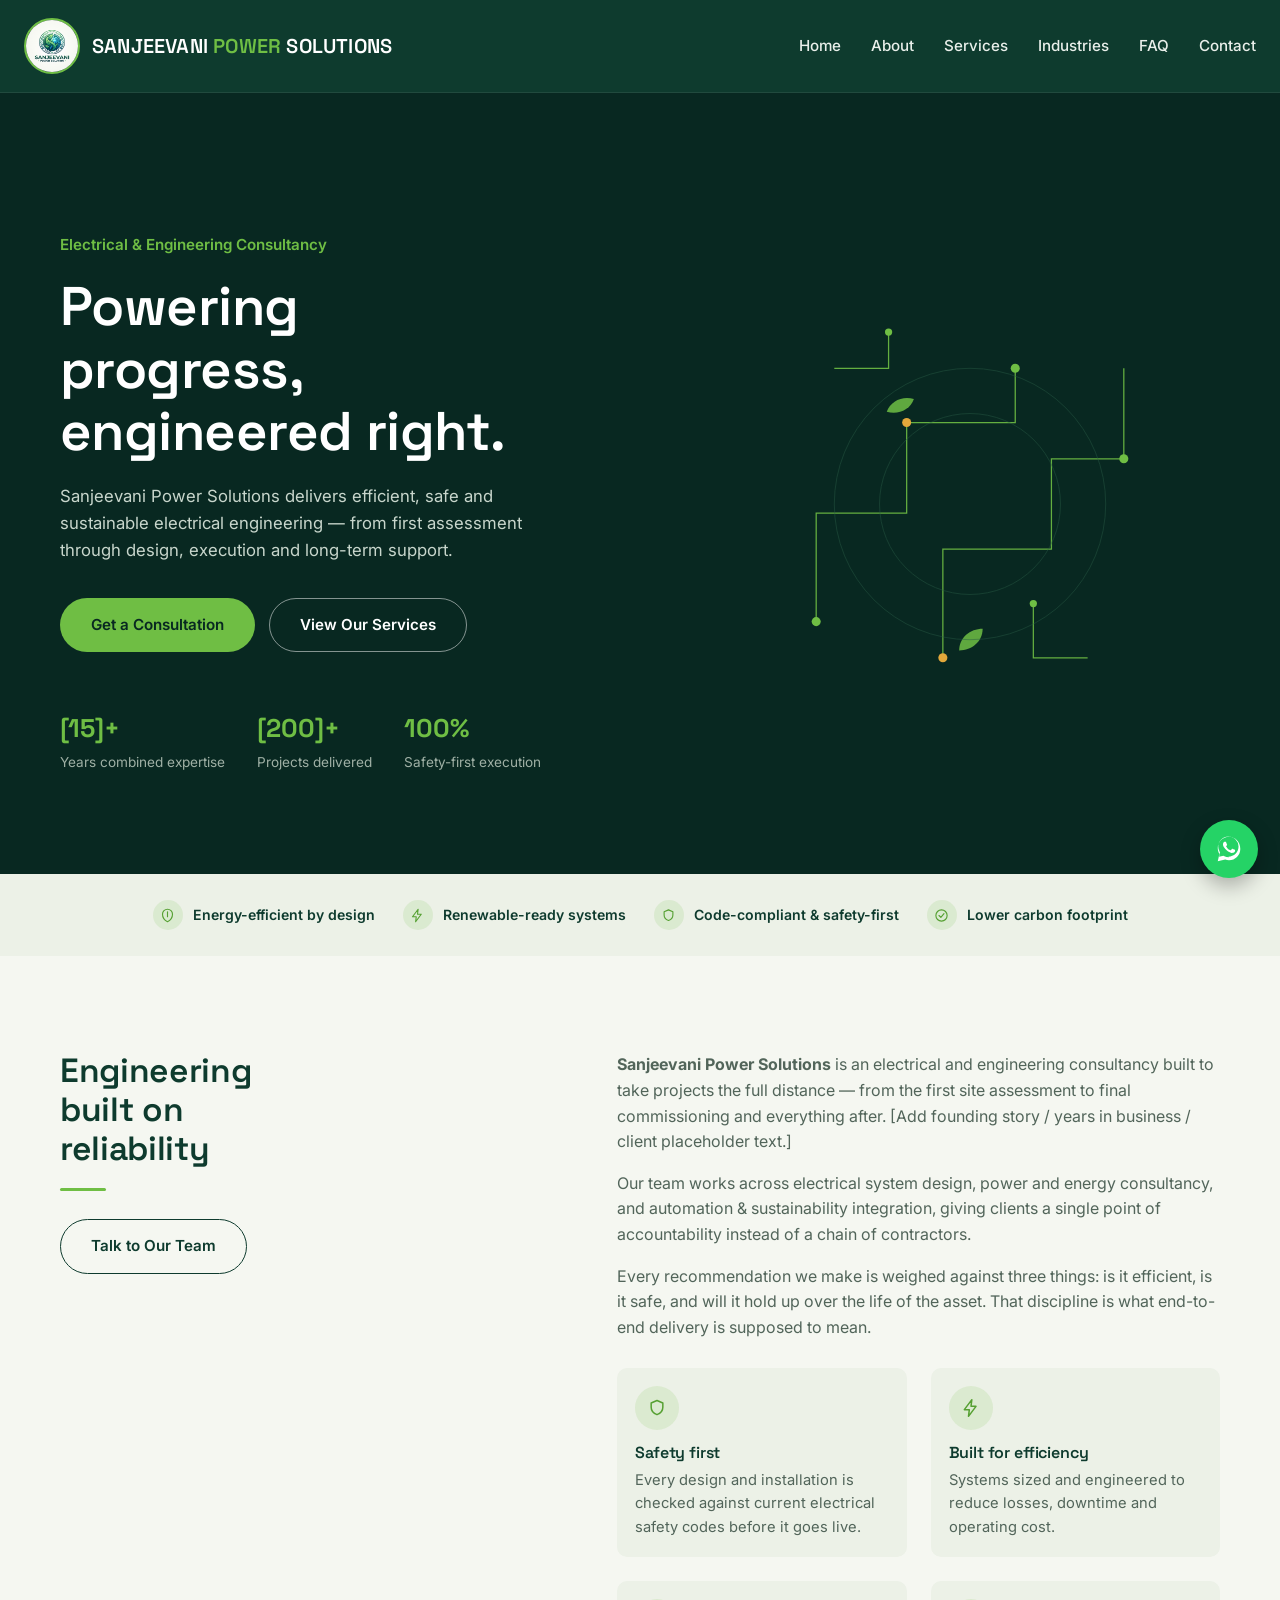
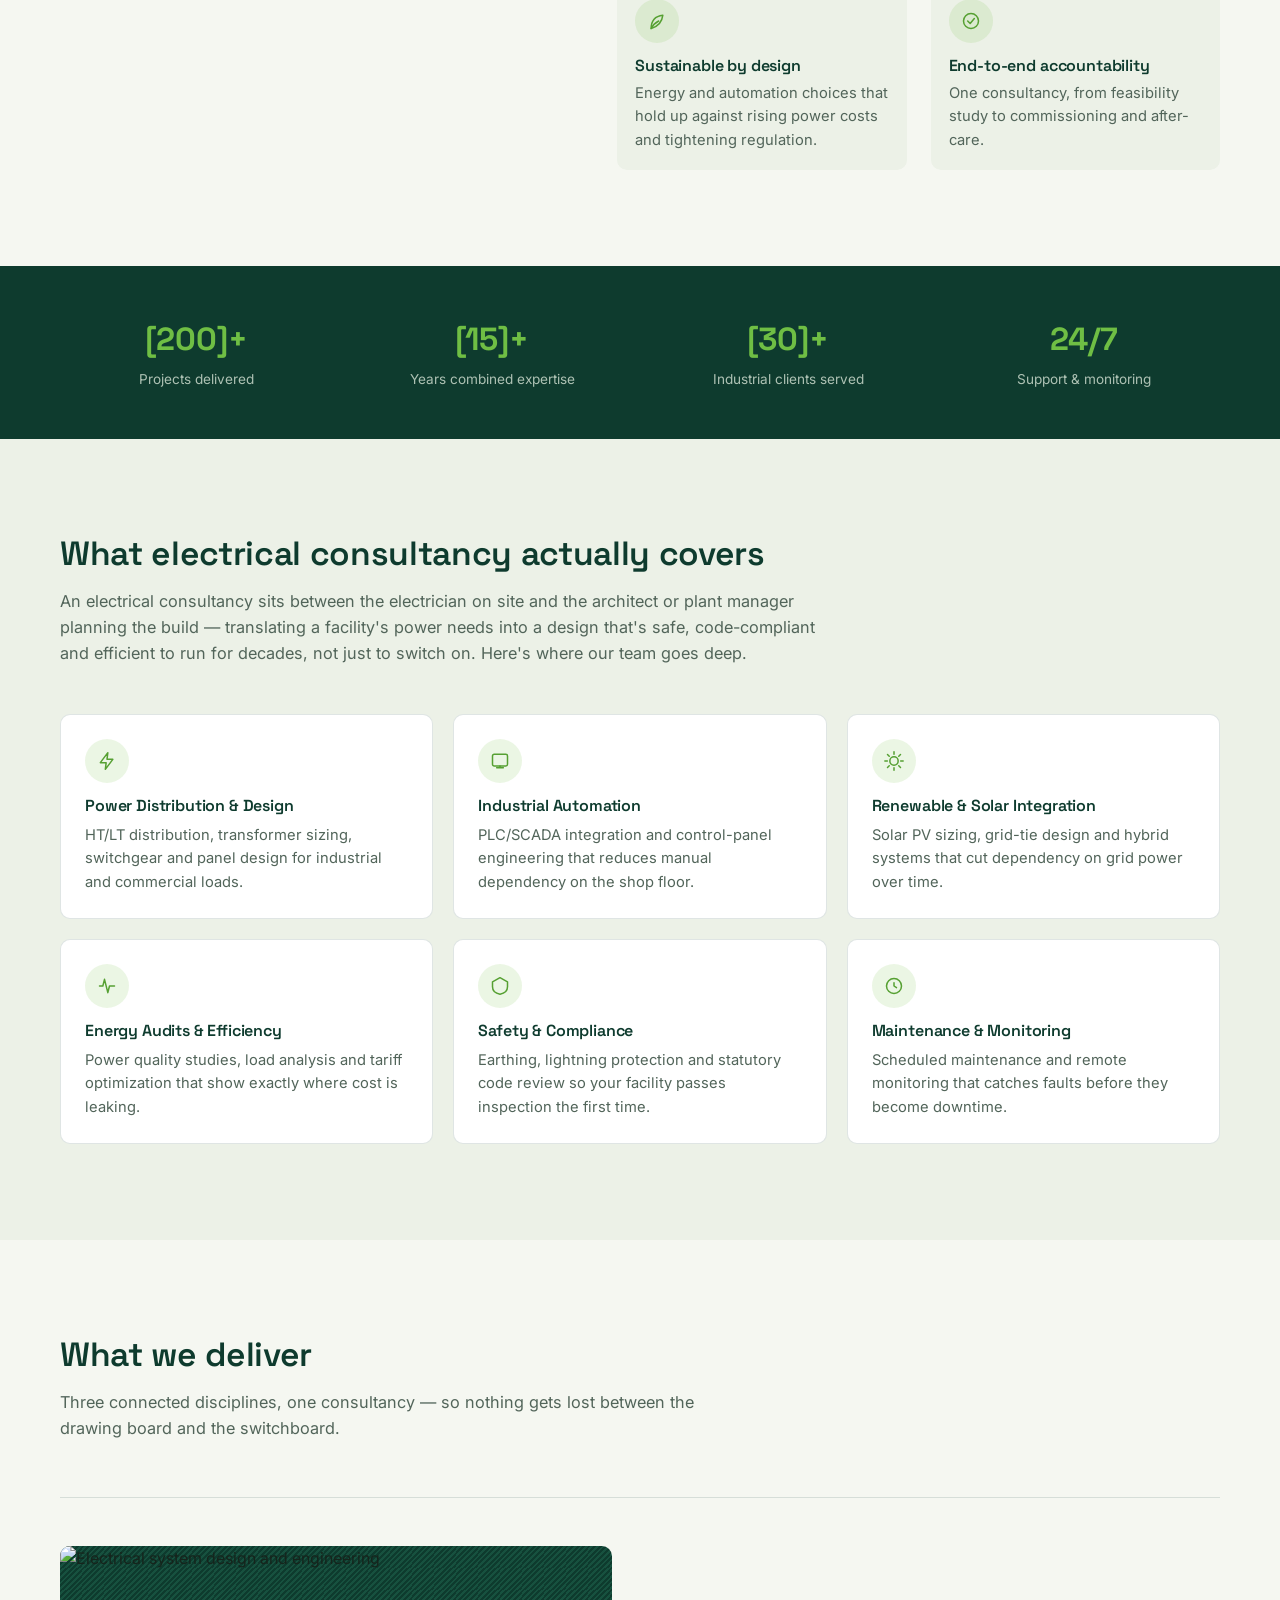
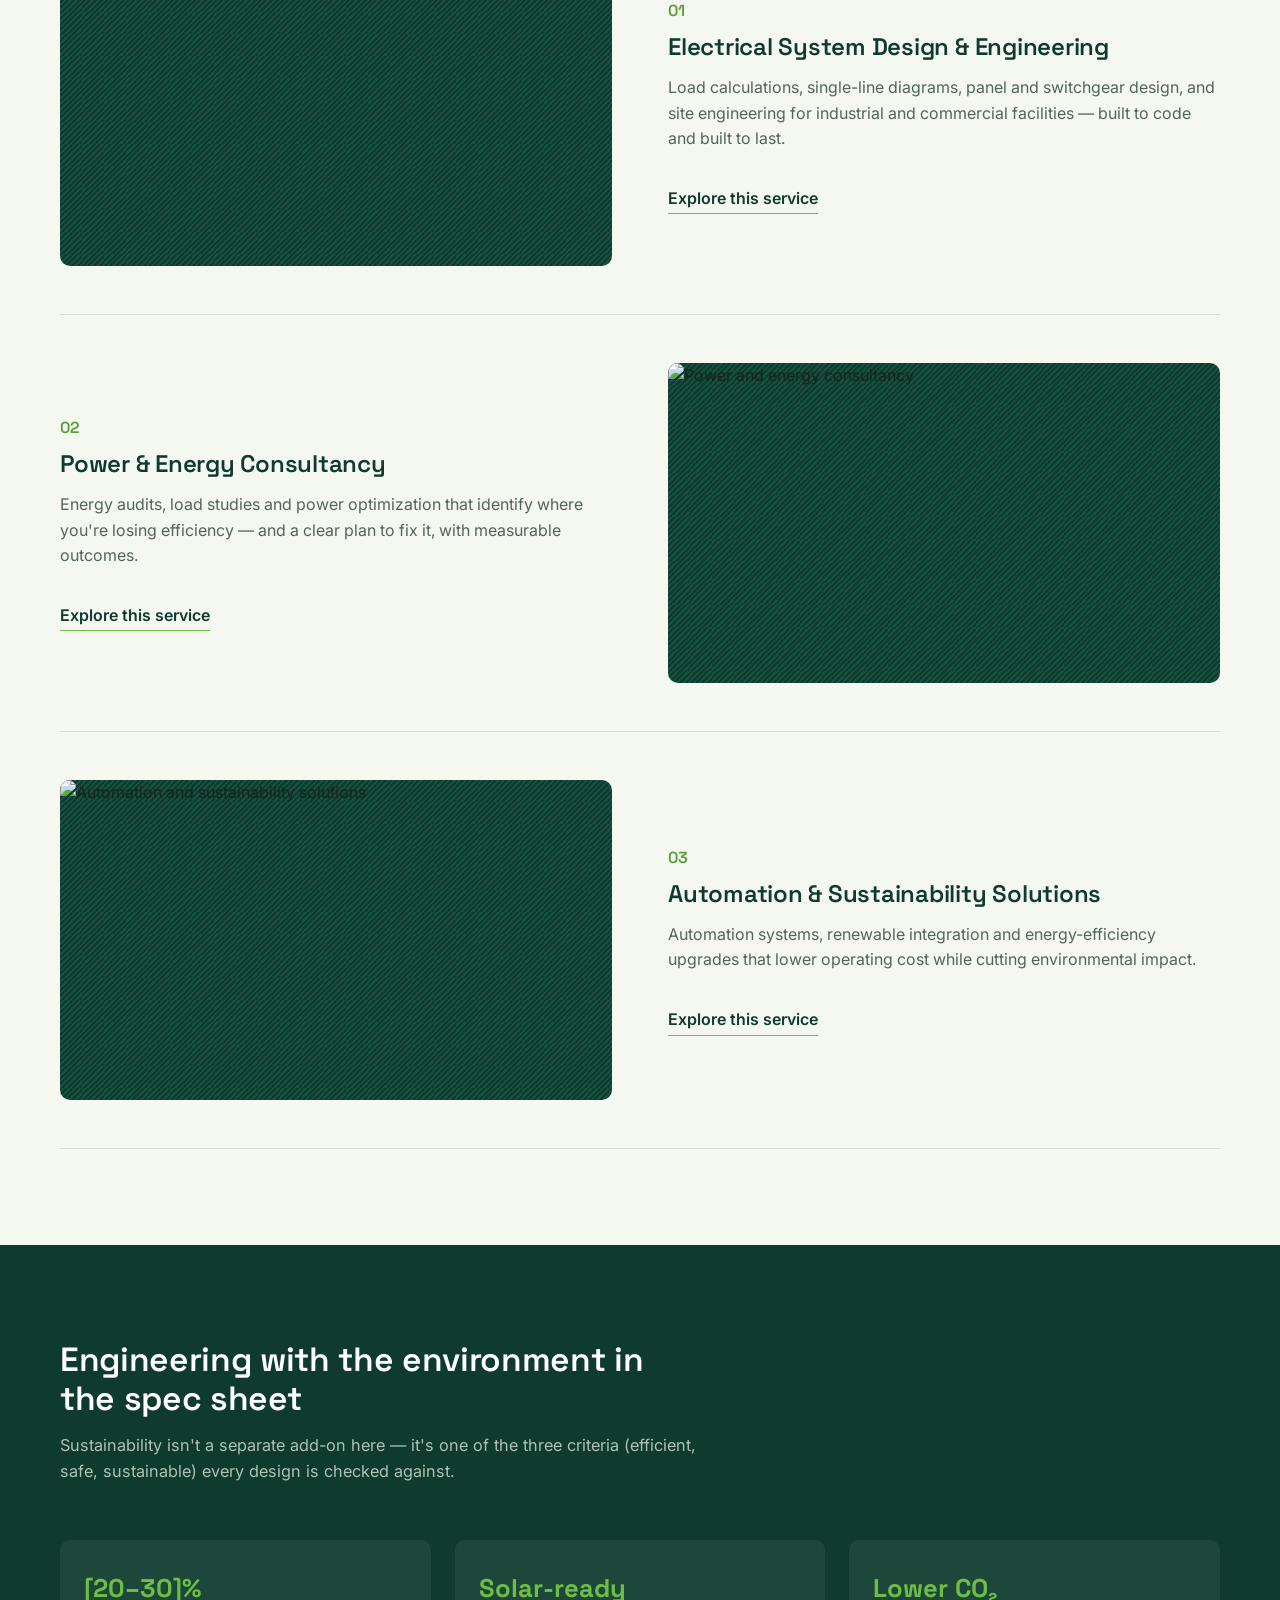
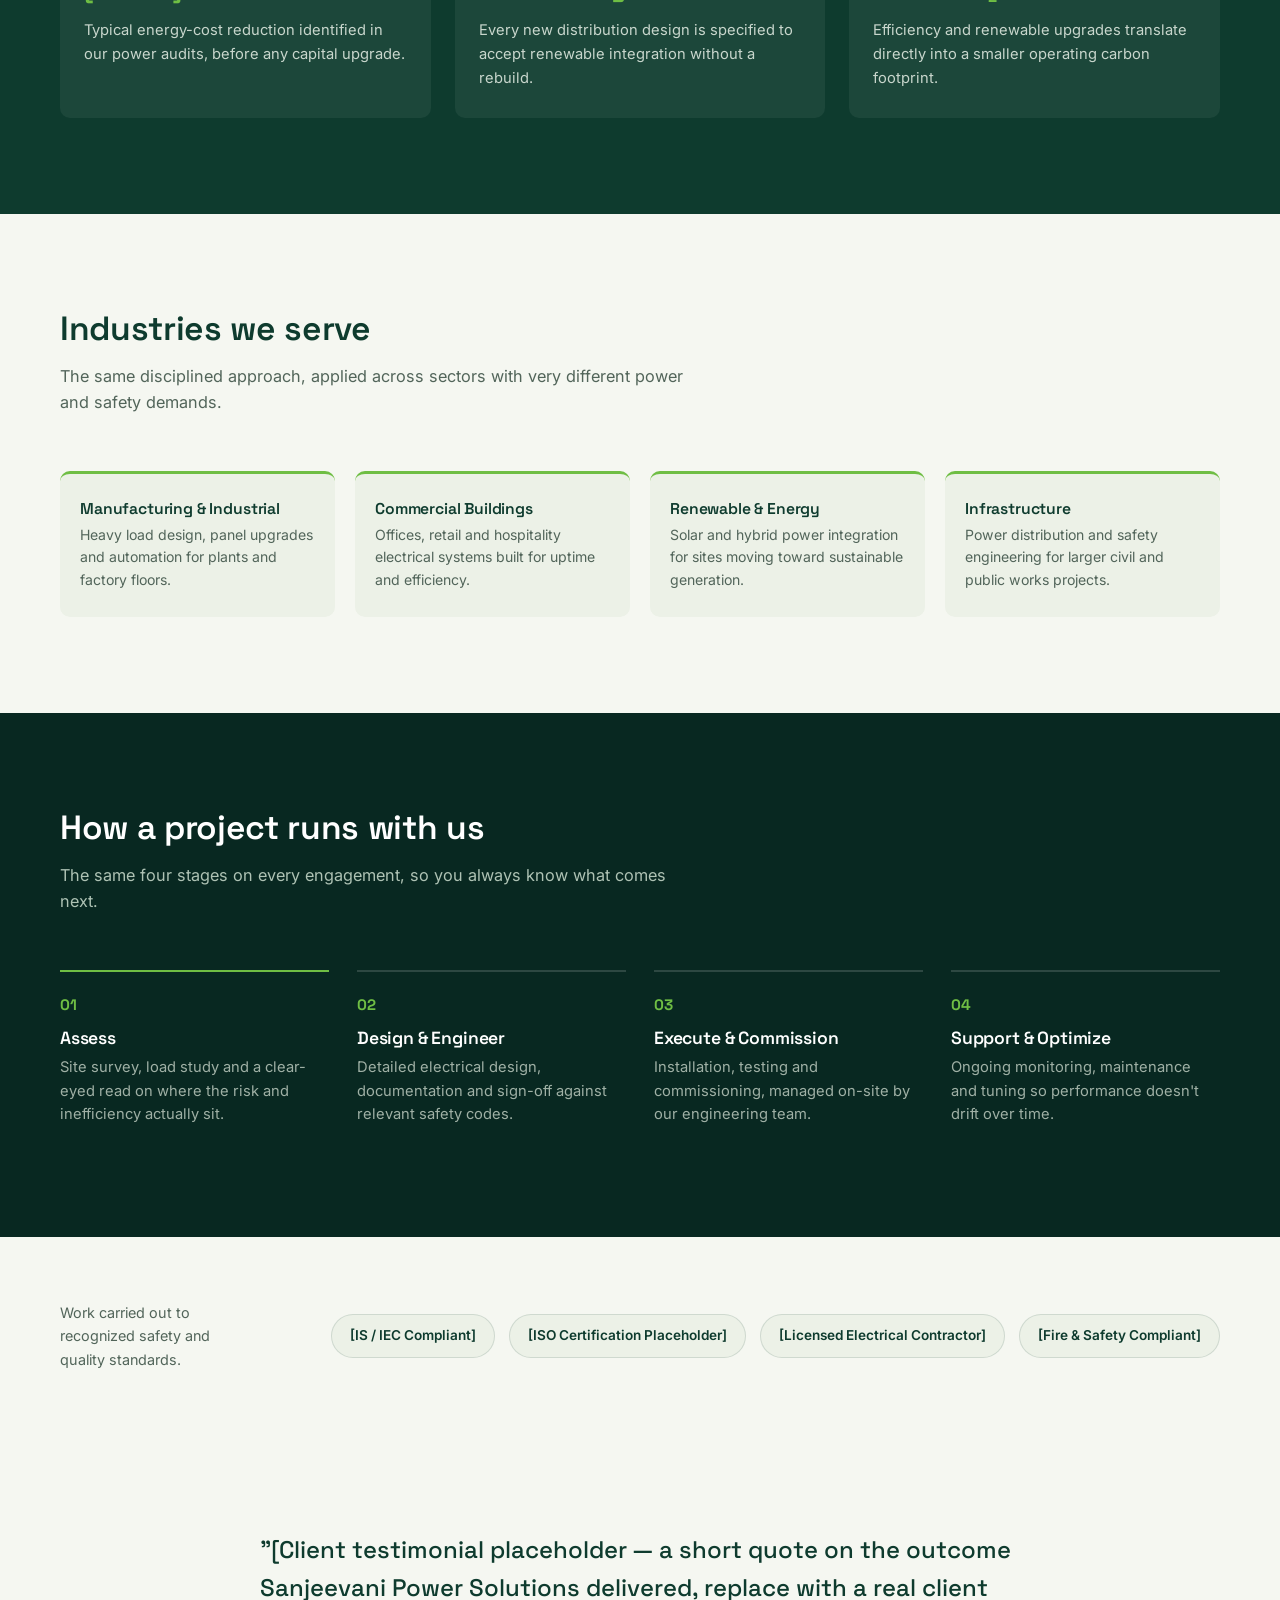
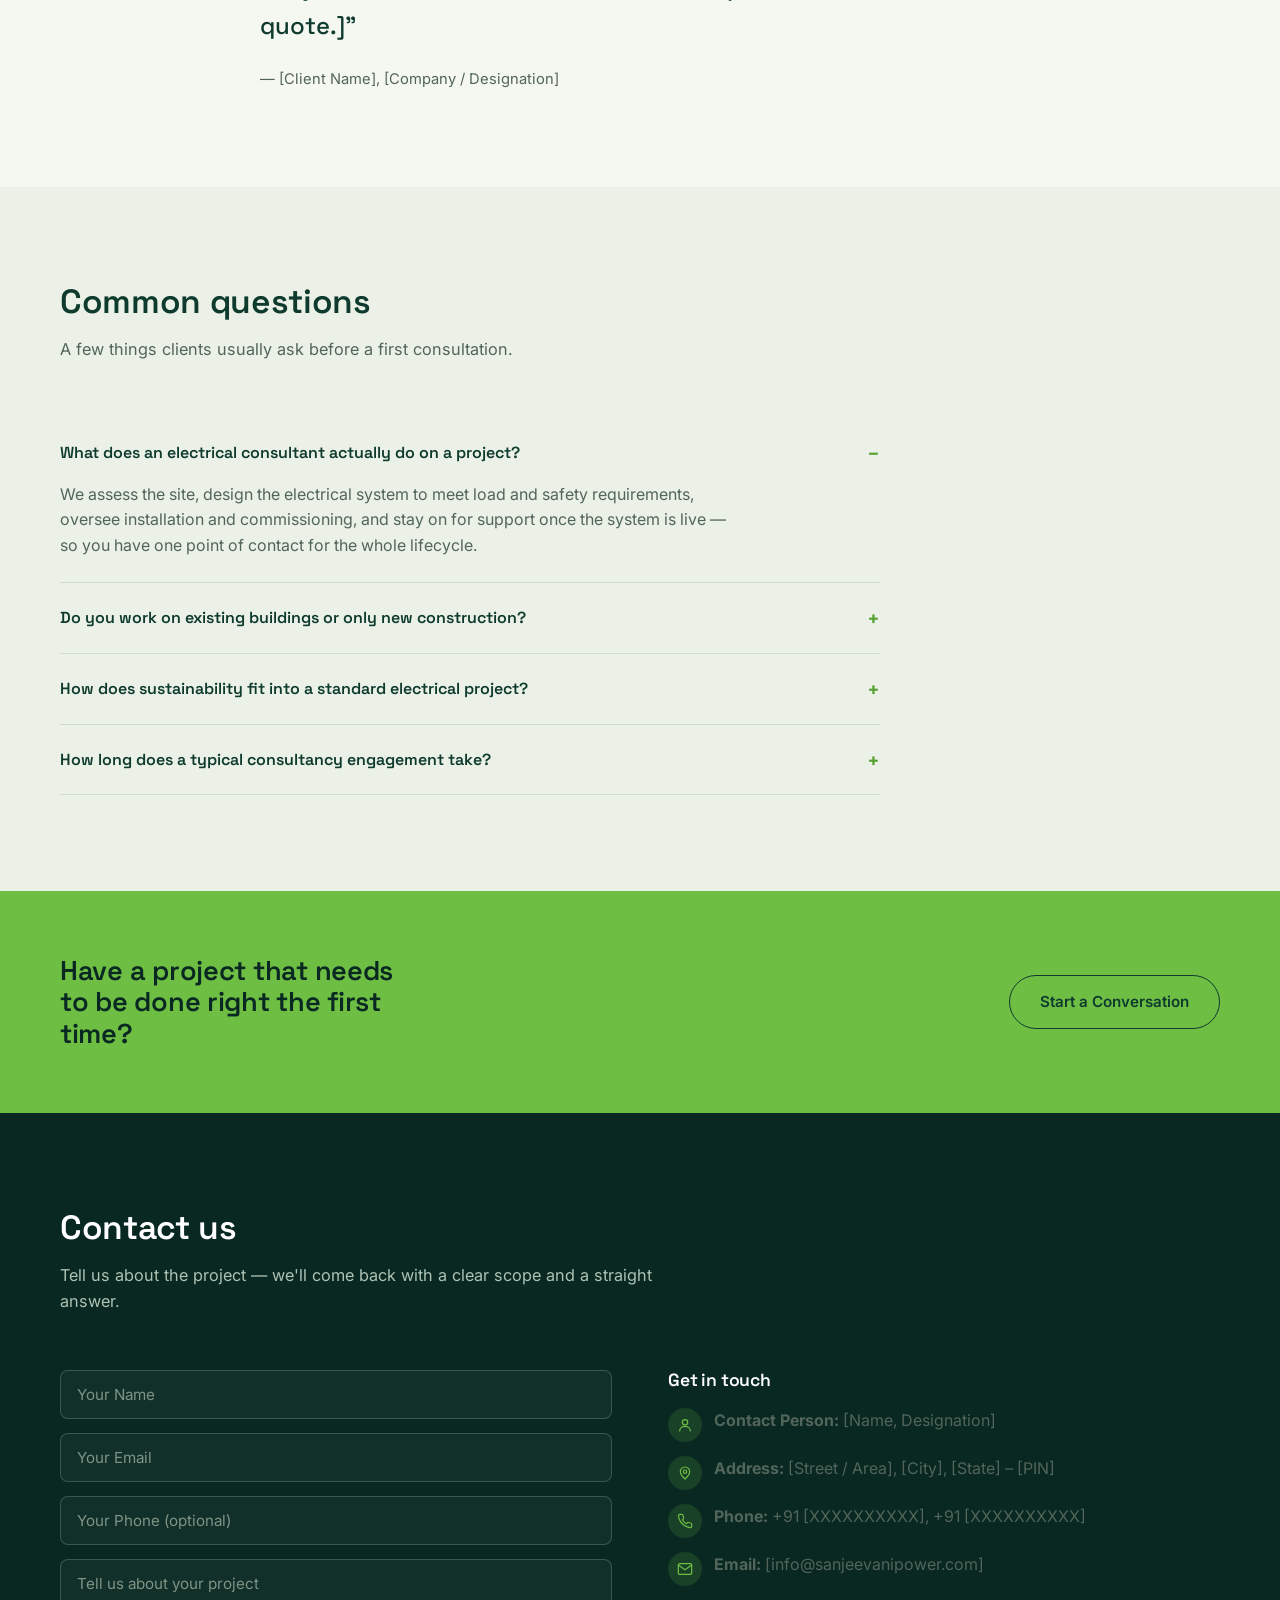
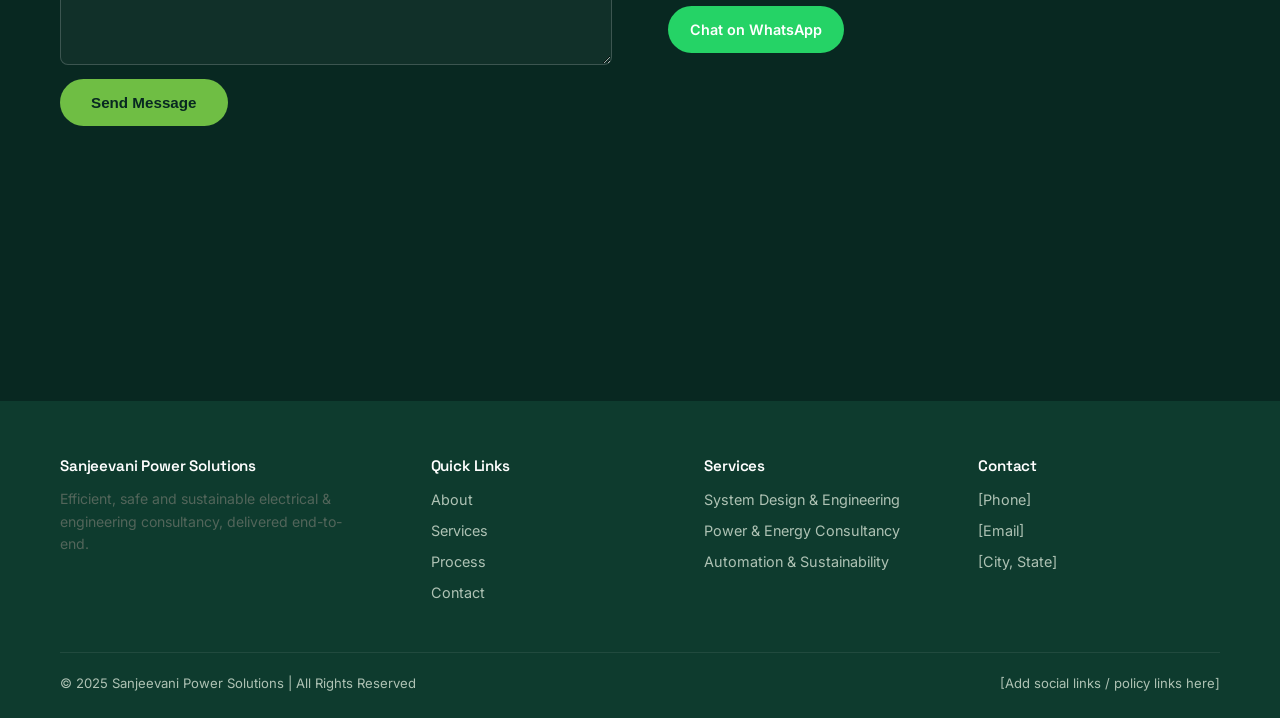
==== commit 9c208bfd: "Update index.html removed folder" ====
--- a/index.html
+++ b/index.html
@@ -15,7 +15,7 @@
 <header>
   <div class="logo-container">
     <!-- Replace with client logo -->
-    <img src="images/sps1.png" alt="Sanjeevani Power Solutions Logo" class="logo" onerror="this.style.display='none'">
+    <img src="sps1.png" alt="Sanjeevani Power Solutions Logo" class="logo" onerror="this.style.display='none'">
     <h1>SANJEEVANI <span>POWER</span> SOLUTIONS</h1>
   </div>
   <div class="menu-toggle" id="menuToggle">
